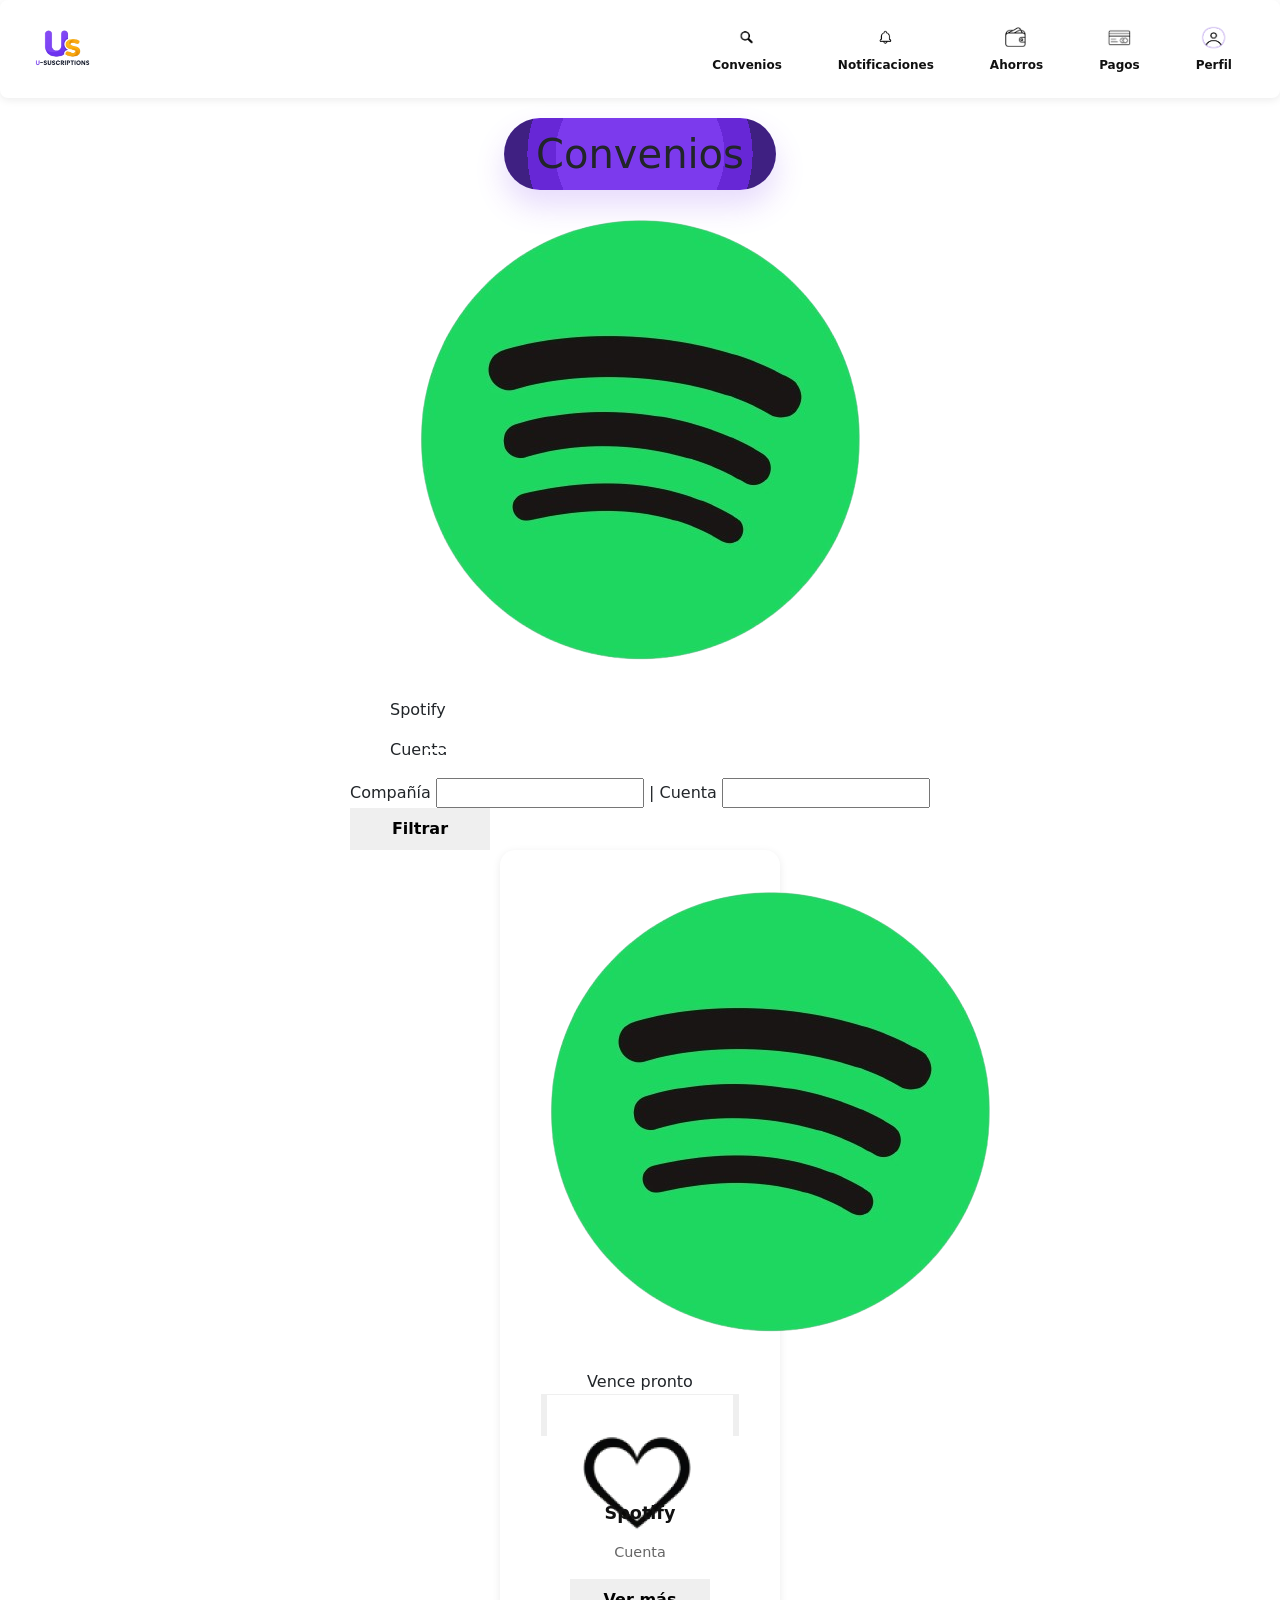
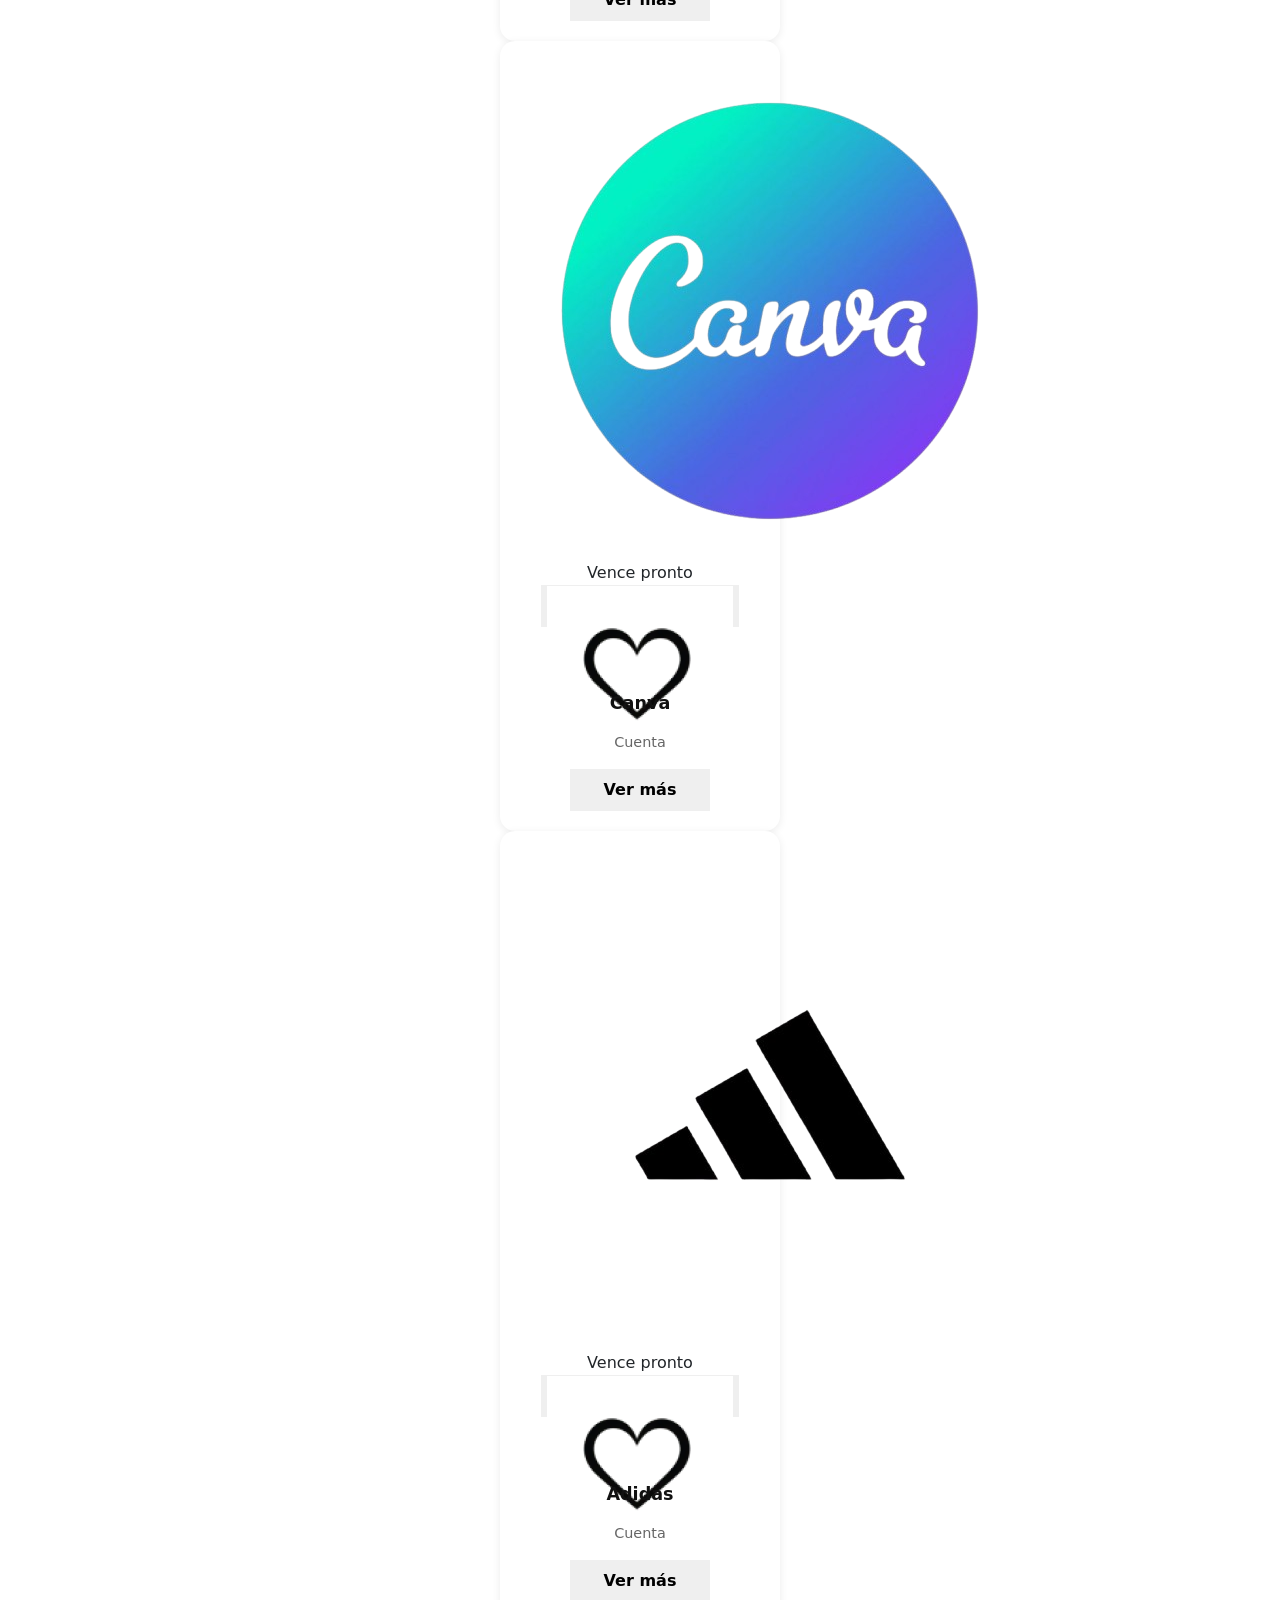
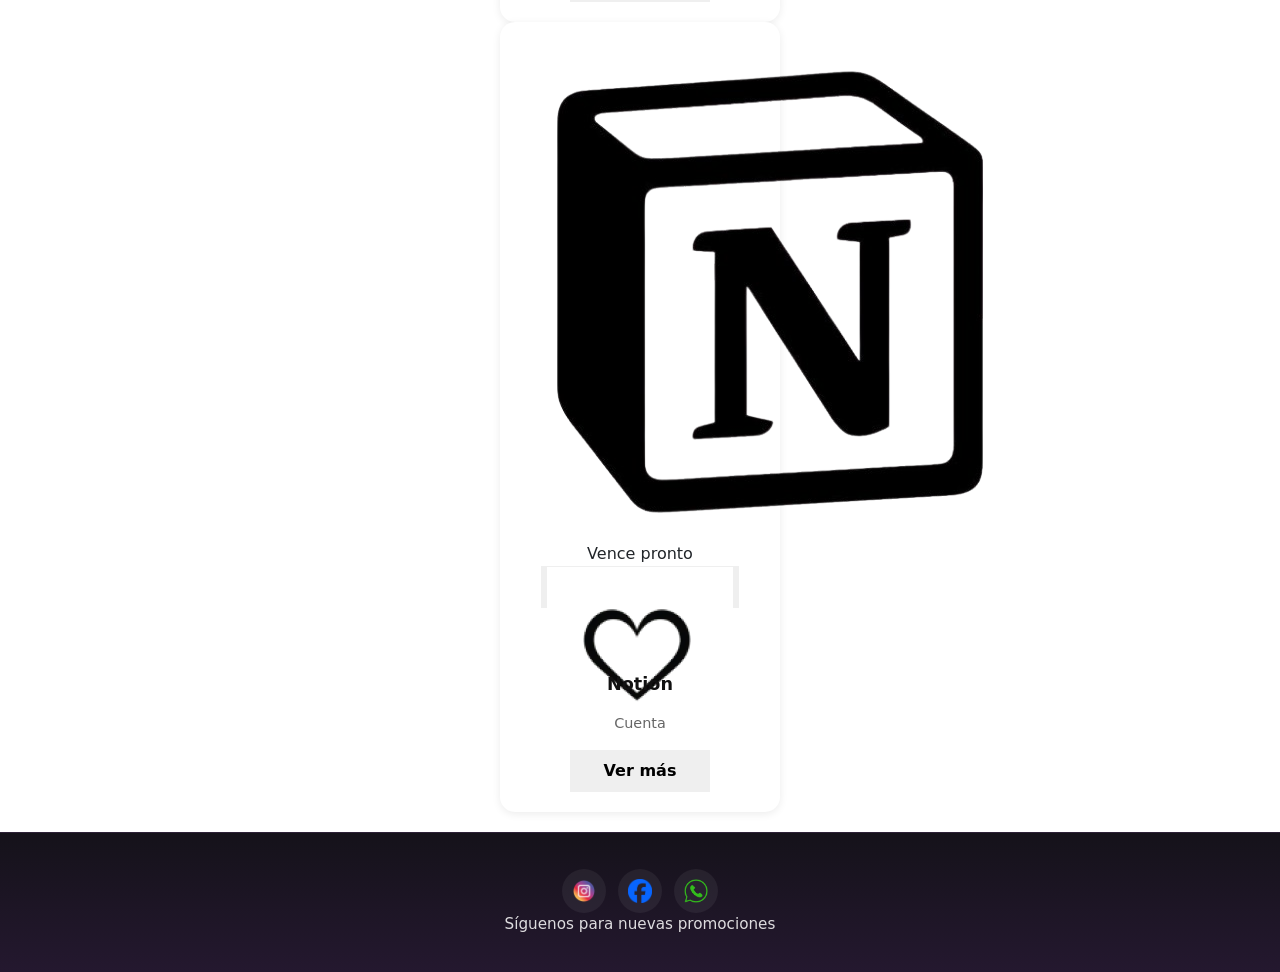
==== pages/buscar-convenios.html @ cf71d1c7 "Ajustes de directorios para estilos de busqueda de convenios" ====
<!DOCTYPE html>
<html lang="es">
<head>
  <meta charset="UTF-8">
  <meta name="viewport" content="width=device-width, initial-scale=1.0">
  <link rel="stylesheet" href="../css/styles.css">
  <link href="https://cdn.jsdelivr.net/npm/bootstrap@5.3.3/dist/css/bootstrap.min.css" rel="stylesheet">

  <title>Buscar Convenios | U-Subscriptions</title>
</head>
<body>
    <header>
        <div class="logo">
            <a href="../index.html">
            <img src="../images/logo.png" alt="Logo de U-Subscriptions">
            </a>
        </div>

        <nav>
            <ul>
                <li>
                    <a href="buscar-convenios.html">
                        <img src="../images/iconos/icono-buscar.png" alt="">
                        <span>Convenios</span>
                    </a>
                </li>
                <li>
                    <a href="pages/notificaciones.html">
                        <img src="../images/iconos/icono-notificaciones.png" alt="">
                        <span>Notificaciones</span>
                    </a>
                </li>
                <li>
                    <a href="panel_ahorro.html">
                        <img src="../images/iconos/icono-ahorro.png" alt="">
                        <span>Ahorros</span>
                    </a>
                </li>
                <li>
                    <a href="pagos_renovaciones.html">
                        <img src="../images/iconos/icono-pagos.png" alt="">
                        <span>Pagos</span>
                    </a>
                </li>
                <li>
                    <a href="perfil.html">
                        <img src="../images/iconos/icono-perfil.png" alt="">
                        <span>Perfil</span>
                    </a>
                </li>
            </ul>
        </nav>
    </header>

<main>
    <section class="convenios">
    <h1>Convenios</h1>

    <!-- Carrusel de servicios -->
<div id="carouselServicios" class="carousel slide" data-bs-ride="carousel">
    <div class="carousel-inner">
        <div class="carousel-item active">
            <div class="servicio-card">
                <div class="servicio-icono">
    <img src="../images/marcas/marca-spotify.png" alt="Spotify">
</div>
                <div class="servicio-info">
                    <p class="servicio-nombre">Spotify</p>
                    <p class="servicio-cuenta">Cuenta</p>
                </div>
            </div>
        </div>
        <div class="carousel-item">
            <div class="servicio-card">
                <div class="servicio-icono">
    <img src="../images/marcas/marca-canva.png" alt="Canva">
</div>
                <div class="servicio-info">
                    <p class="servicio-nombre">Canva</p>
                    <p class="servicio-cuenta">Cuenta</p>
                </div>
            </div>
        </div>
        <div class="carousel-item">
            <div class="servicio-card">
                <div class="servicio-icono">
    <img src="../images/marcas/marca-notion.png" alt="Notion">
</div>
                <div class="servicio-info">
                    <p class="servicio-nombre">Notion</p>
                    <p class="servicio-cuenta">Cuenta</p>
                </div>
            </div>
        </div>
    </div>
    <div class="carousel-indicators">
        <button type="button" data-bs-target="#carouselServicios" data-bs-slide-to="0" class="active" aria-current="true" aria-label="Slide 1"></button>
        <button type="button" data-bs-target="#carouselServicios" data-bs-slide-to="1" aria-label="Slide 2"></button>
        <button type="button" data-bs-target="#carouselServicios" data-bs-slide-to="2" aria-label="Slide 3"></button>
    </div>
</div>
           
      

    <!-- Barra de filtro -->
    <form class="barra-filtro">
        <div class="filtro-campos">
            <label for="filtro-compania">Compañía</label>
            <input type="text" id="filtro-compania" name="compania">
            <span class="separador">|</span>
            <label for="filtro-cuenta">Cuenta</label>
            <input type="text" id="filtro-cuenta" name="cuenta">
        </div>
        <button type="submit" class="btn-filtrar">Filtrar</button>
    </form>

    <!-- Grilla de tarjetas de convenios -->
    <div class="grilla-convenios">
        <article class="tarjeta-convenio">
            <div class="tarjeta-header">
                <img src="../images/marcas/marca-spotify.png" alt="Spotify">
                <span class="badge-estado">Vence pronto</span>
                <button type="button" class="btn-favorito">
                    <img src="../images/iconos/icono-favoritos.png" alt="Favorito">
                </button>
            </div>
            <p class="tarjeta-compania">Spotify</p>
            <p class="tarjeta-cuenta">Cuenta</p>
            <button type="button" class="btn-ver-mas">Ver más</button>
        </article>

        <article class="tarjeta-convenio">
            <div class="tarjeta-header">
                <img src="../images/marcas/marca-canva.png" alt="Canva">
                <span class="badge-estado">Vence pronto</span>
                <button type="button" class="btn-favorito">
                    <img src="../images/iconos/icono-favoritos.png" alt="Favorito">
                </button>
            </div>
            <p class="tarjeta-compania">Canva</p>
            <p class="tarjeta-cuenta">Cuenta</p>
            <button type="button" class="btn-ver-mas">Ver más</button>
        </article>

        <article class="tarjeta-convenio">
            <div class="tarjeta-header">
                <img src="../images/marcas/marca-adidas.png" alt="Adidas">
                <span class="badge-estado">Vence pronto</span>
                <button type="button" class="btn-favorito">
                    <img src="../images/iconos/icono-favoritos.png" alt="Favorito">
                </button>
            </div>
            <p class="tarjeta-compania">Adidas</p>
            <p class="tarjeta-cuenta">Cuenta</p>
            <button type="button" class="btn-ver-mas">Ver más</button>
        </article>

        <article class="tarjeta-convenio">
            <div class="tarjeta-header">
                <img src="../images/marcas/marca-notion.png" alt="Notion">
                <span class="badge-estado">Vence pronto</span>
                <button type="button" class="btn-favorito">
                    <img src="../images/iconos/icono-favoritos.png" alt="Favorito">
                </button>
            </div>
            <p class="tarjeta-compania">Notion</p>
            <p class="tarjeta-cuenta">Cuenta</p>
            <button type="button" class="btn-ver-mas">Ver más</button>
        </article>
    </div>
</section>
</main>


    <footer class="site-footer">
      <div class="social-icons">
        <a href="#" aria-label="Instagram">
          <img src="../images/—Pngtree—instagram logo icon vector_3588821.png" alt="Instagram" width="24" height="24">
        </a>
        <a href="#" aria-label="Facebook">
          <img src="../images/facebook-circle-logo-png.webp" alt="Facebook" width="24" height="24">
        </a>
        <a href="#" aria-label="WhatsApp">
          <img src="../images/—Pngtree—whatsapp mobile app icon vector_8704828.png" alt="WhatsApp" width="24" height="24">
        </a>
      </div>
      <p class="footer-text">Síguenos para nuevas promociones</p>
    </footer>
    <script src="https://cdn.jsdelivr.net/npm/bootstrap@5.3.3/dist/js/bootstrap.bundle.min.js"></script>
</body>
</html>
---- css/styles.css ----
@import url('components.css');

/*Registro*/
.registro{
  border: 2px solid var(--color-primary);
  border-radius: 30px;
  display: flex;
  flex-direction: column;
  align-items: center;
  gap: 20px;
  padding: 10px;
  margin: 20px;

}


/* ==========================================
   3. BANNER Y CARRUSEL DE MARCAS (General)
   ========================================== */
.banner-promocional {
  background-color: var(--color-primary);
  color: var(--color-white);
  text-align: center;
  padding: var(--space-lg) var(--space-md);
}

.banner-promocional h1 {
  font-size: 2rem;
  margin-bottom: var(--space-sm);
}


#carouselMarcas {
  max-width: 900px;
  margin: 0 auto var(--space-lg);
  background-color: var(--color-primary-light);
  border-radius: var(--radius-md);
  padding: var(--space-md);
}

.marcas-aliadas {
  display: flex;
  flex-wrap: nowrap;
  justify-content: space-between;
  align-items: center;
  gap: var(--space-md);
}

.marcas-aliadas img {
  height: 40px;
  width: auto;
  max-width: 90px;
  object-fit: contain;
  flex-shrink: 1;
}

#carouselMarcas .carousel-indicators {
  position: static;
  margin: var(--space-sm) 4rem;
}

#carouselMarcas .carousel-indicators [data-bs-target] {
  background-color: var(--color-primary);
  opacity: 0.5;
  width: 8px;
  height: 8px;
  border-radius: 50%;
  padding: 1px;
}

#carouselMarcas .carousel-indicators .active {
  background-color: var(--color-accent);
  opacity: 1;
}

.boton-saber-mas {
  display: inline-block;
  background-color: var(--color-accent);
  color: #1d2433;
  font-weight: 700;
  text-decoration: none;
  padding: 0.75rem 2rem;
  border-radius: var(--radius-pill);
  transition: background-color 0.2s ease;
}

.boton-saber-mas:hover {
  background-color: var(--color-accent-light);
}

.boton-saber-mas:focus-visible {
  outline: 3px solid var(--color-white);
  outline-offset: 3px;
}

/* ==========================================
   4. CONVENIOS & TARJETAS
   ========================================== */
.convenios {
    max-width: 1100px;  
    margin: 0 auto;     
    padding: 20px 20px;
    display: flex;
    flex-direction: column;
    align-items: center;
}



.lista-convenios {
  display: flex;
  justify-content: center;
  gap: 50px;
  flex-wrap: wrap;
  padding: 0;
}

.tarjeta-convenio {
  background: #fff;
  padding: 20px;
  border-radius: 15px;
  box-shadow: var(--shadow-sm);
  width: 280px;
  text-align: center;
  transition: transform 0.3s ease, box-shadow 0.3s ease;
}

.tarjeta-convenio:hover {
  transform: translateY(-5px);
  box-shadow: 0 8px 12px rgba(0, 0, 0, 0.15);
}

.cabecera-tarjeta {
  display: flex;
  justify-content: space-between;
  align-items: center;
  margin-bottom: 10px;
}

.tarjeta-convenio .cabecera-tarjeta img {
  height: 80px;
  width: auto;
  max-width: 120px;
}

.estado {
  font-size: 0.8em;
  padding: 2px 8px;
  border-radius: 10px;
  background: #e0f7fa;
}

.favorito {
  background: none;
  border: none;
  cursor: pointer;
  font-size: 1.5em;
  transition: transform 0.2s ease, color 0.2s ease;
  outline: none;
  margin-bottom: 1rem;
}

.favorito:hover {
  transform: scale(1.2);
}

.favorito:focus-visible {
  outline: 2px solid var(--color-primary);
  outline-offset: 2px;
}

.boton-ver-mas {
  display: block;
  margin-top: 15px;
  background: var(--color-primary);
  color: #fff;
  padding: 8px;
  border-radius: 15px;
  text-decoration: none;
  transition: background 0.3s ease;
}

.boton-ver-mas:hover {
  background: var(--color-primary-dark);
}

.boton-ver-mas:focus-visible {
  outline: 2px solid var(--color-accent);
  outline-offset: 2px;
}

.tarjeta-convenio p:nth-of-type(1) {
  font-weight: 700;
  font-size: 1.1em;
  color: #111;

/* Mejoras visuales para párrafos en secciones importantes */
.main-container section p {
  color: rgba(17,17,17,0.92);
  line-height: 1.7;
  font-size: 0.98rem;
  margin-bottom: 0.6rem;
}

.banner-promocional p, .tarjeta-info p {
  color: rgba(0,0,0,0.8);
  font-size: 1.05rem;
  max-width: 760px;
  margin-left: auto;
  margin-right: auto;
  line-height: 1.5;
  background: linear-gradient(90deg, rgba(255,255,255,0.6), rgba(255,255,255,0));
  padding: 0.35rem 0.5rem;
  border-radius: 8px;
}

/* Hacer los párrafos de las tarjetas más llamativos */
.tarjeta-convenio p:nth-of-type(1) {
  color: #0f1721;
}

.tarjeta-convenio p:nth-of-type(2) {
  color: rgba(17,17,17,0.7);
}

@media (max-width: 640px) {
  .main-container section p {
    font-size: 1rem;
  }
  .banner-promocional p, .tarjeta-info p {
    font-size: 1rem;
    padding: 0.3rem 0.4rem;
  }
}
  margin-top: 10px;
}

.tarjeta-convenio p:nth-of-type(2) {
    font-weight: 400;      
    font-size: 0.9em;       
    color: #666;            
    margin-bottom: 15px;
}


/* Sección completa */
.banner-promocional {
  background-color: var(--color-primary);
  color: var(--color-white);
  text-align: center;
  padding: var(--spacing-lg) var(--spacing-md);
}

.banner-promocional h1 {
  font-size: 2rem;
  margin-bottom: var(--spacing-sm);
}


/* Panel del carrusel */
#carouselMarcas {
  max-width: 900px;
  margin: 0 auto var(--spacing-lg);
  background-color: var(--color-primary-light);
  border-radius: var(--radius-md);
  padding: var(--spacing-md);
}

.marcas-aliadas {
  display: flex;
  flex-wrap: wrap;
  justify-content: space-around;
  align-items: center;
  gap: var(--spacing-md);
}

.marcas-aliadas img {
  max-height: 40px;
  width: auto;
  object-fit: contain;
}

/* Indicadores del carrusel (los puntitos) */
#carouselMarcas .carousel-indicators [data-bs-target] {
  background-color: var(--color-primary);
  opacity: 0.5;
  width: 8px;
  height: 8px;
  border-radius: 50%;
}

#carouselMarcas .carousel-indicators .active {
  background-color: var(--color-accent);
  opacity: 1;
}

#carouselMarcas .carousel-indicators {
  position: static;
  margin: var(--spacing-sm) 3rem 0;
}

/* Botón Saber más */
.boton-saber-mas {
  display: inline-block;
  background-color: var(--color-accent);
  color: #1d2433;
  font-weight: 700;
  text-decoration: none;
  padding: 0.75rem 2rem;
  border-radius: var(--radius-pill);
  transition: background-color 0.2s ease;
}
  

.boton-saber-mas:hover {
  background-color: var(--color-accent-light);
}

.boton-saber-mas:focus-visible {
  outline: 3px solid var(--color-white);
  outline-offset: 3px;
}

@media (min-width: 992px) {
  .banner-promocional {
    padding: 3rem 2rem;
  }

  .banner-promocional h1 {
    font-size: 2.75rem;
  }

  #carouselMarcas {
    max-width: 1100px;
    padding: 2rem 3rem;
  }

  .marcas-aliadas {
    gap: 3rem;
  }

  .marcas-aliadas img {
    height: 56px;
    width: auto;
    object-fit: contain;
  }
}
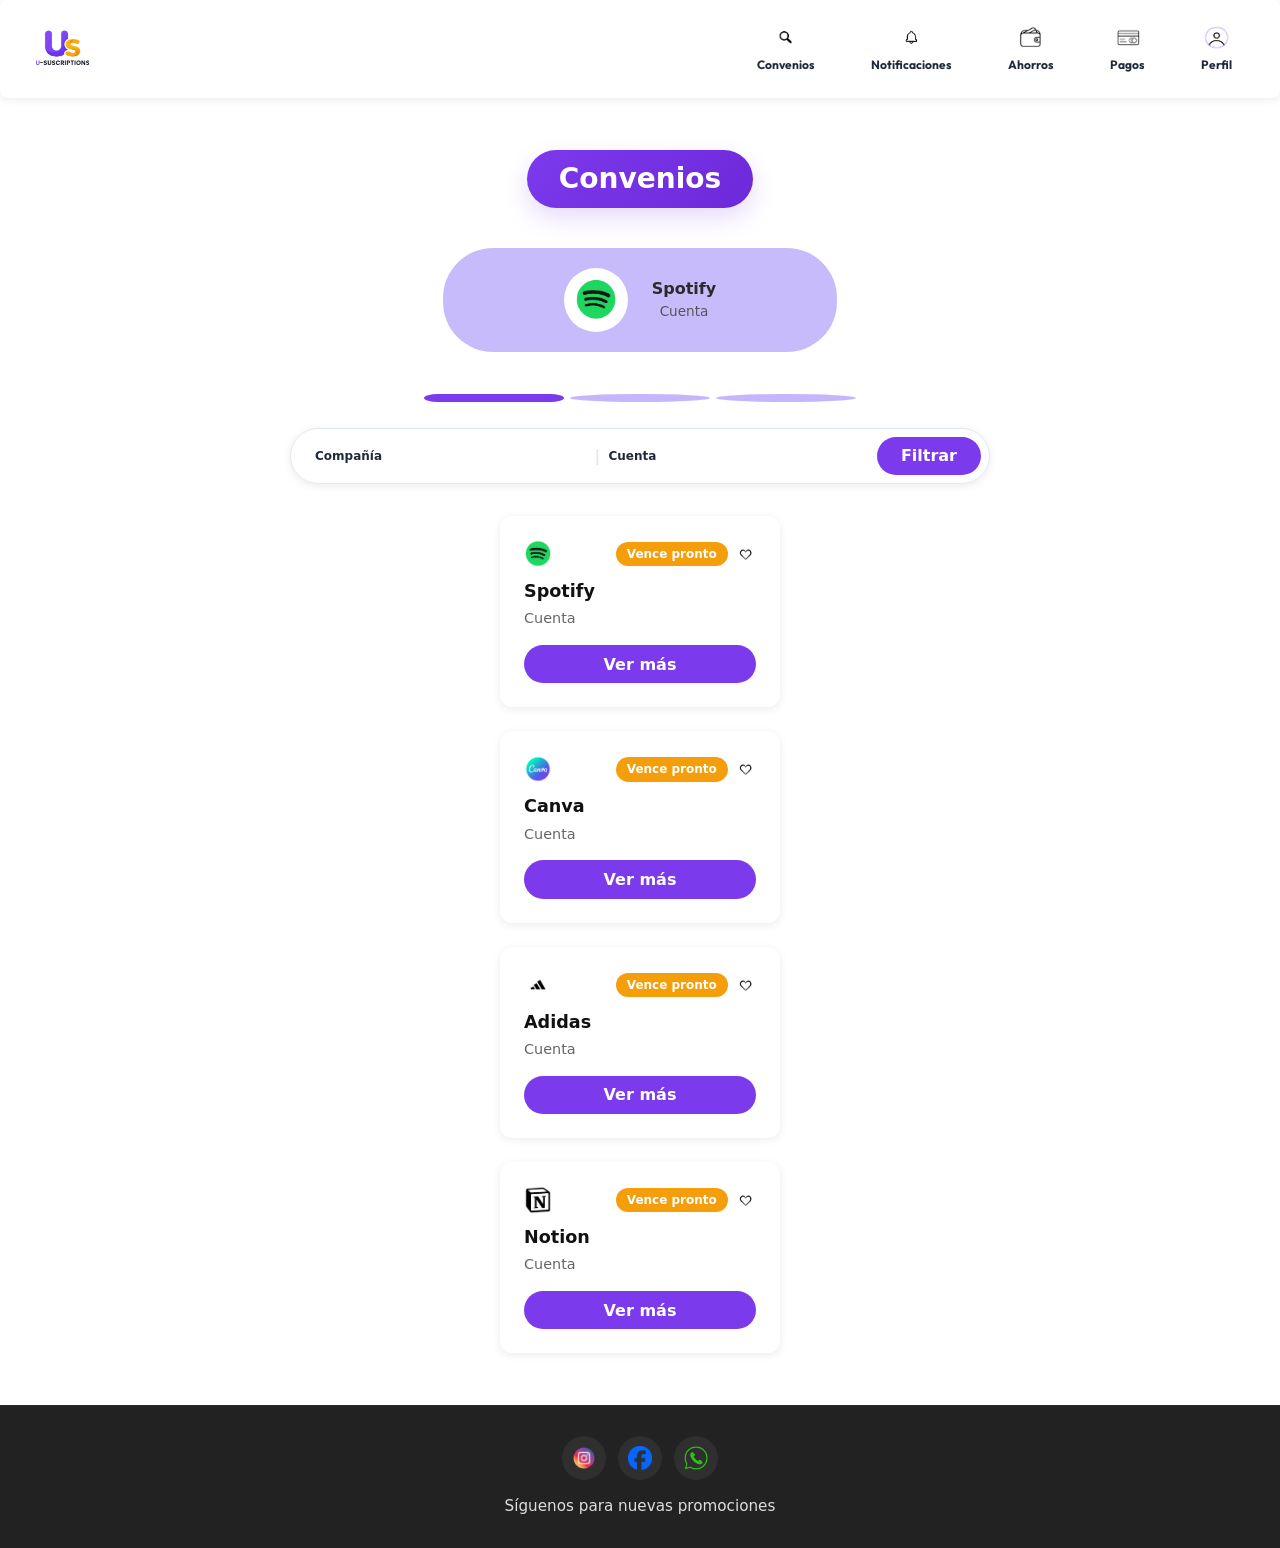
==== commit e356d646: "arreglos en carga de estilos css" ====
--- a/pages/buscar-convenios.html
+++ b/pages/buscar-convenios.html
@@ -3,7 +3,12 @@
 <head>
   <meta charset="UTF-8">
   <meta name="viewport" content="width=device-width, initial-scale=1.0">
+  <link rel="preconnect" href="https://fonts.googleapis.com">
+  <link rel="preconnect" href="https://fonts.gstatic.com" crossorigin>
+  <link href="https://fonts.googleapis.com/css2?family=Outfit:wght@400;500;600;700&display=swap" rel="stylesheet">
+  <link rel="stylesheet" href="../css/components.css">
   <link rel="stylesheet" href="../css/styles.css">
+  <link rel="stylesheet" href="../css/buscar_convenios.css">
   <link href="https://cdn.jsdelivr.net/npm/bootstrap@5.3.3/dist/css/bootstrap.min.css" rel="stylesheet">
 
   <title>Buscar Convenios | U-Subscriptions</title>
--- a/css/components.css
+++ b/css/components.css
@@ -0,0 +1,278 @@
+:root {
+  --color-primary: #7C3AED;
+  --color-primary-dark: #6D28D9;
+  --color-primary-light: #C3A5F8;
+  --color-accent: #F59E0B;
+  --color-accent-light: #FFCC77;
+  --color-white: #FFFFFF;
+  --color-text-dark: #111111;
+  --color-text-muted: #666666;
+  --color-disabled: #e0e0e0;
+  --color-text-disabled: #9e9e9e;
+  --color-border: #E2E8F0;
+  --color-bg: #F8FAFC;
+
+  --font-family-base: 'Outfit', -apple-system, BlinkMacSystemFont, 'Segoe UI', Roboto, sans-serif;
+  --font-size-sm: 0.75rem;
+  --font-size-base: 0.875rem;
+  --font-size-lg: 1rem;
+  --font-weight-regular: 400;
+  --font-weight-bold: 700;
+
+  --spacing-xs: 0.25rem;
+  --spacing-sm: 0.5rem;
+  --spacing-md: 1rem;
+  --spacing-lg: 1.5rem;
+  --spacing-xl: 2rem;
+
+  --radius-sm: 8px;
+  --radius-md: 16px;
+  --radius-lg: 24px;
+  --radius-pill: 50px;
+
+  --transition-fast: 0.2s ease;
+  --shadow-sm: 0 2px 8px rgba(0, 0, 0, 0.08);
+}
+
+body {
+  margin: 0;
+  font-family: var(--font-family-base);
+  font-size: var(--font-size-base);
+  color: var(--color-text-dark);
+  background-color: #f8f8fb;
+}
+
+
+/*Titulos, subtitulos*/
+
+h1{
+	margin: 0;
+	padding: 0.75rem 2rem;
+	border-radius: 999px;
+	background: radial-gradient(circle,var(--color-primary) 60%, rgba(103, 39, 214, 1) 60%, rgba(103, 39, 214, 1) 80%, rgb(63, 32, 130) 80%);
+	color: var(--color-white);
+	font-size: 1.75rem;
+	font-weight: var(--font-weight-bold);
+	text-align: center;
+	box-shadow: 0 16px 30px rgba(124, 58, 237, 0.18);
+}
+
+h2{
+	align-self: center;
+	padding: 0.75rem 1.5rem;
+	border-radius: 999px;
+	border: 2px solid var(--color-accent);
+	color: var(--color-text-dark);
+	font-weight: var(--font-weight-bold);
+	font-size: var(--font-size-base);
+	background: rgba(245, 158, 11, 0.08);
+	justify-self: center;
+}
+
+
+/*Elementos pagina */
+header {
+  display: flex;
+  align-items: center;
+  justify-content: space-between;
+  padding: var(--spacing-md) var(--spacing-xl);
+  background-color: var(--color-white);
+  border-radius: var(--radius-sm);
+  box-shadow: var(--shadow-sm);
+}
+.logo img {
+  height: 48px;
+  width: auto;
+  object-fit: contain;
+}
+
+nav ul {
+  display: flex;
+  flex-direction: row;
+  align-items: center;
+  gap: var(--spacing-lg);
+  list-style: none;
+  margin: 0;
+  padding: 0;
+}
+
+nav a {
+  display: flex;
+  flex-direction: column;
+  align-items: center;
+  justify-content: center;
+  text-decoration: none;
+  padding: var(--spacing-sm) var(--spacing-md);
+  border-radius: var(--radius-md);
+  color: var(--color-text-dark);
+  transition: background-color var(--transition-fast), color var(--transition-fast), transform var(--transition-fast);
+}
+
+nav a img {
+  width: 28px;
+  height: 28px;
+  object-fit: contain;
+  margin-bottom: var(--spacing-xs);
+}
+
+nav a span {
+  font-size: var(--font-size-sm);
+  font-weight: var(--font-weight-bold);
+  text-align: center;
+}
+
+nav a:hover,
+nav a:focus-visible {
+  background-color: var(--color-primary-light);
+  color: var(--color-primary);
+}
+
+nav a:focus-visible {
+  outline: 2px solid var(--color-primary);
+  outline-offset: 2px;
+}
+
+nav a.disabled,
+nav a[aria-disabled="true"] {
+  color: var(--color-text-disabled);
+  background-color: transparent;
+  cursor: not-allowed;
+  pointer-events: none;
+  opacity: 0.6;
+}
+
+nav a.disabled img,
+nav a[aria-disabled="true"] img {
+  filter: grayscale(100%);
+}
+
+
+
+footer{
+  display: flex;
+  flex-direction: column;
+  align-items: center;
+}
+
+.site-footer .footer-inner {
+  width: 100%;
+  max-width: 1100px;
+  margin: 0 auto;
+  display: grid;
+  grid-template-columns: repeat(3, 1fr);
+  gap: 1.25rem;
+  align-items: start;
+}
+
+.site-footer .footer-col {
+  display: flex;
+  flex-direction: column;
+  gap: 0.6rem;
+}
+
+.site-footer h4 {
+  margin: 0 0 0.35rem 0;
+  color: var(--color-white);
+  font-size: 1rem;
+  font-weight: var(--font-weight-bold);
+}
+
+.site-footer p,
+.site-footer a {
+  margin: 0;
+  color: rgba(255,255,255,0.85);
+  font-size: 0.95rem;
+  text-decoration: none;
+}
+
+.site-footer .social-icons {
+  display: flex;
+  gap: 12px;
+  align-items: center;
+}
+
+.site-footer .social-icons a {
+  background: rgba(255, 255, 255, 0.06);
+  width: 44px;
+  height: 44px;
+  border-radius: 999px;
+  display: grid;
+  place-items: center;
+  transition: transform 0.18s ease, background 0.18s ease;
+}
+
+.site-footer .social-icons a:hover {
+  background: var(--color-primary);
+  transform: translateY(-3px) scale(1.02);
+}
+
+.site-footer .footer-bottom {
+  margin-top: 1.25rem;
+  text-align: center;
+  font-size: 0.9rem;
+  color: rgba(255,255,255,0.65);
+}
+
+.site-footer {
+  background: linear-gradient(180deg, #15121a 0%, #24182f 100%);
+  color: var(--color-white);
+  padding: 2.25rem 1.25rem;
+  border-top: 1px solid rgba(255,255,255,0.04);
+}
+
+
+
+/*Botones*/
+
+button {
+  min-width: 140px;
+  height: 42px;
+  border: none;
+  border-radius: 999px;
+  cursor: pointer;
+  font-weight: var(--font-weight-bold);
+  transition: transform var(--transition-fast), box-shadow var(--transition-fast), background-color var(--transition-fast);
+}
+
+button:hover {
+  transform: translateY(-1px);
+}
+
+.button-primary {
+  background-color: var(--color-primary);
+  color: var(--color-white);
+  box-shadow: 0 6px 0 rgba(124, 58, 237, 0.25);
+}
+
+.button-secondary {
+  background-color: var(--color-white);
+  border: 2px solid var(--color-accent);
+  color: var(--color-accent);
+  box-shadow: 0 6px 0 rgba(245, 158, 11, 0.18);
+}
+
+.button-secondary:hover {
+  background-color: var(--color-accent);
+  color: var(--color-white);
+}
+
+.card {
+  background-color: var(--color-white);
+  border-radius: var(--radius-lg);
+  box-shadow: 0 12px 30px rgba(0, 0, 0, 0.08);
+}
+
+h2 {
+  margin: 0;
+  color: var(--color-text-dark);
+  font-size: 1.5rem;
+  font-weight: var(--font-weight-bold);
+  line-height: 1.2;
+}
+
+.card h2 {
+  color: var(--color-primary);
+  font-size: 1.35rem;
+  margin-bottom: 0.5rem;
+}
+
--- a/css/styles.css
+++ b/css/styles.css
@@ -1,5 +1,3 @@
-@import url('components.css');
-
 /*Registro*/
 .registro{
   border: 2px solid var(--color-primary);
--- a/css/buscar_convenios.css
+++ b/css/buscar_convenios.css
@@ -0,0 +1,957 @@
+/* ==========================================
+   1. RESET & VARIABLES GLOBALES (UI Kit)
+   ========================================== */
+*,
+*::before,
+*::after {
+  box-sizing: border-box;
+}
+
+html, body {
+  height: 100%;
+  margin: 0;
+}
+
+body {
+  margin: 0;
+  padding: 0;
+  font-family: var(--font-family-base, 'Outfit', -apple-system, BlinkMacSystemFont, 'Segoe UI', Roboto, sans-serif);
+  background-color: var(--color-bg, #F8FAFC);
+  color: var(--color-text-dark, #111111);
+  line-height: 1.6;
+  display: flex;
+  flex-direction: column;
+  min-height: 100vh;
+}
+
+img {
+  display: block;
+  max-width: 100%;
+  height: auto;
+}
+
+main {
+  width: 100%;
+  max-width: 1200px;
+  margin: 2rem auto;
+  padding: 0 1.5rem;
+}
+
+:root {
+  /* Colores del UI Kit */
+  --color-primary: #7C3AED;
+  --color-primary-dark: #6D28D9;
+  --color-primary-light: #C4B5FD;
+  --color-accent: #F59E0B;
+  --color-accent-light: #FFCC77;
+  --color-text-dark: #1E293B;
+  --color-text-muted: #64748B;
+  --color-white: #FFFFFF;
+  --color-bg: #F8FAFC;
+  --color-disabled: #E2E8F0;
+  --color-text-disabled: #94A3B8;
+  --color-border: #E2E8F0;
+
+  /* Tipografía */
+  --font-family-base: 'Outfit', -apple-system, BlinkMacSystemFont, 'Segoe UI', Roboto, sans-serif;
+  --font-size-sm: 0.75rem;
+  --font-size-base: 0.875rem;
+  --font-size-lg: 1rem;
+  --font-weight-regular: 400;
+  --font-weight-bold: 700;
+
+  /* Espaciado Relativo */
+  --space-xs: 0.5rem;   /* 8px */
+  --space-sm: 1rem;     /* 16px */
+  --space-md: 1.5rem;   /* 24px */
+  --space-lg: 2rem;     /* 32px */
+
+  --spacing-xs: 0.25rem;
+  --spacing-sm: 0.5rem;
+  --spacing-md: 1rem;
+  --spacing-lg: 1.5rem;
+  --spacing-xl: 2rem;
+
+  /* Radios */
+  --radius-sm: 8px;
+  --radius-md: 12px;
+  --radius-nav: 16px;
+  --radius-card: 28px;
+  --radius-pill: 9999px;
+
+  /* Transiciones y Sombras */
+  --transition-fast: 0.2s ease;
+  --shadow-sm: 0 2px 8px rgba(0, 0, 0, 0.08);
+}
+
+/* ==========================================
+   2. HEADER & NAVEGACIÓN
+   ========================================== */
+header {
+  display: flex;
+  align-items: center;
+  justify-content: space-between;
+  padding: var(--spacing-md) var(--spacing-xl);
+  background-color: var(--color-white);
+  border-radius: var(--radius-sm);
+  box-shadow: var(--shadow-sm);
+  font-family: var(--font-family-base);
+}
+
+.logo img {
+  height: 48px;
+  width: auto;
+  object-fit: contain;
+}
+
+nav ul {
+  display: flex;
+  align-items: center;
+  gap: var(--spacing-lg);
+  list-style: none;
+  margin: 0;
+  padding: 0;
+}
+
+nav a {
+  display: flex;
+  flex-direction: column;
+  align-items: center;
+  justify-content: center;
+  text-decoration: none;
+  padding: var(--spacing-sm) var(--spacing-md);
+  border-radius: var(--radius-nav);
+  color: var(--color-text-dark);
+  transition: all var(--transition-fast);
+  outline: none;
+}
+
+nav a img {
+  width: 28px;
+  height: 28px;
+  object-fit: contain;
+  margin-bottom: var(--spacing-xs);
+  transition: transform var(--transition-fast);
+}
+
+nav a span {
+  font-size: var(--font-size-sm);
+  font-weight: var(--font-weight-bold);
+  text-align: center;
+}
+
+nav a:hover {
+  background-color: var(--color-primary-light);
+  color: var(--color-primary);
+}
+
+nav a:hover img {
+  transform: translateY(-2px);
+}
+
+nav a:focus-visible {
+  outline: 2px solid var(--color-primary);
+  outline-offset: 2px;
+  background-color: var(--color-primary-light);
+}
+
+nav a.disabled,
+nav a[aria-disabled="true"] {
+  color: var(--color-text-disabled);
+  background-color: transparent;
+  cursor: not-allowed;
+  pointer-events: none;
+  opacity: 0.6;
+}
+
+nav a.disabled img,
+nav a[aria-disabled="true"] img {
+  filter: grayscale(100%);
+}
+
+/* ==========================================
+   3. BANNER Y CARRUSEL DE MARCAS (General)
+   ========================================== */
+.banner-promocional {
+  background-color: var(--color-primary);
+  color: var(--color-white);
+  text-align: center;
+  padding: var(--space-lg) var(--space-md);
+}
+
+
+
+
+#carouselMarcas {
+  max-width: 900px;
+  margin: 0 auto var(--space-lg);
+  background-color: var(--color-primary-light);
+  border-radius: var(--radius-md);
+  padding: var(--space-md);
+}
+
+.marcas-aliadas {
+  display: flex;
+  flex-wrap: nowrap;
+  justify-content: space-between;
+  align-items: center;
+  gap: var(--space-md);
+}
+
+.marcas-aliadas img {
+  height: 40px;
+  width: auto;
+  max-width: 90px;
+  object-fit: contain;
+  flex-shrink: 1;
+}
+
+#carouselMarcas .carousel-indicators {
+  position: static;
+  margin: var(--space-sm) 4rem;
+}
+
+#carouselMarcas .carousel-indicators [data-bs-target] {
+  background-color: var(--color-primary);
+  opacity: 0.5;
+  width: 8px;
+  height: 8px;
+  border-radius: 50%;
+  padding: 1px;
+}
+
+#carouselMarcas .carousel-indicators .active {
+  background-color: var(--color-accent);
+  opacity: 1;
+}
+
+.boton-saber-mas {
+  display: inline-block;
+  background-color: var(--color-accent);
+  color: #1d2433;
+  font-weight: 700;
+  text-decoration: none;
+  padding: 0.75rem 2rem;
+  border-radius: var(--radius-pill);
+  transition: background-color 0.2s ease;
+}
+
+.boton-saber-mas:hover {
+  background-color: var(--color-accent-light);
+}
+
+.boton-saber-mas:focus-visible {
+  outline: 3px solid var(--color-white);
+  outline-offset: 3px;
+}
+
+/* ==========================================
+   4. CONVENIOS & TARJETAS
+   ========================================== */
+.convenios {
+  max-width: 1100px;
+  margin: 0 auto;
+  padding: 20px 20px;
+}
+
+.convenios h1 {
+  margin: 0 0 var(--space-md);
+  display: inline-block;
+  background: linear-gradient(135deg, var(--color-primary), var(--color-primary-dark));
+  color: var(--color-white);
+  border-radius: var(--radius-pill);
+  padding: 0.75rem 2rem;
+  box-shadow: 0 10px 24px rgba(124, 58, 237, 0.18);
+  font-size: 1.75rem;
+  font-weight: var(--font-weight-bold);
+  line-height: 1.2;
+}
+
+.convenios h2 {
+  background: transparent;
+  color: var(--color-text-dark);
+  border: 3px solid var(--color-accent);
+  display: inline-block;
+  padding: 8px 35px;
+  border-radius: var(--radius-pill);
+  margin-bottom: 30px;
+  margin-left: 10px;
+  font-size: 1.5em;
+  font-weight: bold;
+}
+
+.lista-convenios {
+  display: flex;
+  justify-content: center;
+  gap: 50px;
+  flex-wrap: wrap;
+  padding: 0;
+}
+
+.tarjeta-convenio {
+  background: #fff;
+  padding: 20px;
+  border-radius: 15px;
+  box-shadow: var(--shadow-sm);
+  width: 280px;
+  text-align: center;
+  transition: transform 0.3s ease, box-shadow 0.3s ease;
+}
+
+.tarjeta-convenio:hover {
+  transform: translateY(-5px);
+  box-shadow: 0 8px 12px rgba(0, 0, 0, 0.15);
+}
+
+.cabecera-tarjeta {
+  display: flex;
+  justify-content: space-between;
+  align-items: center;
+  margin-bottom: 10px;
+}
+
+.tarjeta-convenio .cabecera-tarjeta img {
+  height: 80px;
+  width: auto;
+  max-width: 120px;
+}
+
+.estado {
+  font-size: 0.8em;
+  padding: 2px 8px;
+  border-radius: 10px;
+  background: #e0f7fa;
+}
+
+.favorito {
+  background: none;
+  border: none;
+  cursor: pointer;
+  font-size: 1.5em;
+  transition: transform 0.2s ease, color 0.2s ease;
+  outline: none;
+  margin-bottom: 1rem;
+}
+
+.favorito:hover {
+  transform: scale(1.2);
+}
+
+.favorito:focus-visible {
+  outline: 2px solid var(--color-primary);
+  outline-offset: 2px;
+}
+
+.boton-ver-mas {
+  display: block;
+  margin-top: 15px;
+  background: var(--color-primary);
+  color: #fff;
+  padding: 8px;
+  border-radius: 15px;
+  text-decoration: none;
+  transition: background 0.3s ease;
+}
+
+.boton-ver-mas:hover {
+  background: var(--color-primary-dark);
+}
+
+.boton-ver-mas:focus-visible {
+  outline: 2px solid var(--color-accent);
+  outline-offset: 2px;
+}
+
+.tarjeta-convenio p:nth-of-type(1) {
+  font-weight: 700;
+  font-size: 1.1em;
+  color: #111;
+  margin-top: 10px;
+}
+
+.tarjeta-convenio p:nth-of-type(2) {
+  font-weight: 400;
+  font-size: 0.9em;
+  color: #666;
+  margin-bottom: 15px;
+}
+
+/* ==========================================
+   5. PANEL DE AHORRO (panel_ahorro.html)
+   ========================================== */
+.main-container {
+  width: 100%;
+  max-width: 1280px;
+  margin: 1.5rem auto;
+  padding: 0 2rem;
+  display: flex;
+  flex-direction: column;
+  gap: 1.5rem;
+}
+
+/* Tarjeta Favoritos */
+.favoritos {
+  border: 2px solid var(--color-primary);
+  border-radius: var(--radius-card);
+  padding: 1.5rem 2rem;
+  background-color: var(--color-white);
+  box-shadow: var(--shadow-sm);
+}
+
+.favoritos-header {
+  display: flex;
+  align-items: center;
+  justify-content: space-between;
+  margin-bottom: 1.5rem;
+}
+
+.favoritos-header > img {
+  width: 28px;
+  height: 28px;
+  object-fit: contain;
+}
+
+/* Buscador */
+.buscador {
+  display: flex;
+  align-items: center;
+  gap: var(--spacing-sm);
+}
+
+.input-buscar {
+  border: 1px solid var(--color-border);
+  border-radius: var(--radius-pill);
+  padding: 0.5rem 1rem;
+  font-family: var(--font-family-base);
+  font-size: var(--font-size-base);
+  color: var(--color-text-dark);
+  outline: none;
+  transition: border-color var(--transition-fast);
+}
+
+.input-buscar:focus-visible {
+  border-color: var(--color-primary);
+  box-shadow: 0 0 0 3px rgba(124, 58, 237, 0.15);
+}
+
+.input-buscar::placeholder {
+  color: var(--color-text-muted);
+}
+
+.btn-buscar {
+  background: var(--color-primary);
+  border: none;
+  border-radius: var(--radius-pill);
+  width: 44px;
+  height: 44px;
+  display: flex;
+  align-items: center;
+  justify-content: center;
+  cursor: pointer;
+  transition: background var(--transition-fast);
+}
+
+.btn-buscar:hover {
+  background: var(--color-primary-dark);
+}
+
+.btn-buscar img {
+  width: 18px;
+  height: 18px;
+  filter: brightness(0) invert(1);
+}
+
+/* Tarjeta de Servicio */
+.servicio-card {
+  background-color: #c8bbfb;  /* O usa var(--color-primary-light) si tienes la variable */
+  border-radius: 50px;       /* Bordes curvos tipo pastilla como en Figma */
+  padding: 1.25rem 2rem;
+  margin: 1rem auto;
+  width: 90%;
+  display: flex;
+  align-items: center;
+  justify-content: center;
+  gap: 1.5rem;
+}
+
+.servicio-icono {
+  width: 50px;
+  height: 50px;
+  background-color: #ffffff;
+  border-radius: 50%;
+  flex-shrink: 0;
+}
+
+.servicio-info {
+  text-align: center;
+}
+
+.servicio-nombre {
+  font-weight: bold;
+  color: #2b2b2b;
+  margin: 0;
+}
+
+.servicio-cuenta {
+  font-size: 0.85rem;
+  color: #555555;
+  margin: 0;
+}
+#carouselServicios .servicio-icono {
+  width: 64px;
+  height: 64px;
+  display: flex;
+  align-items: center;
+  justify-content: center;
+  overflow: hidden;
+  padding: 10px;
+}
+
+#carouselServicios .servicio-icono img {
+  width: 100%;
+  height: 100%;
+  object-fit: contain;
+}
+
+#carouselServicios .carousel-indicators {
+  position: static;
+  margin-top: var(--space-sm);
+}
+
+#carouselServicios .carousel-indicators [data-bs-target] {
+  background-color: var(--color-primary-light);
+  opacity: 1;
+  width: 8px;
+  height: 8px;
+  border-radius: 50%;
+  transition: width var(--transition-fast);
+}
+
+#carouselServicios .carousel-indicators .active {
+  background-color: var(--color-primary);
+  width: 24px;
+  border-radius: var(--radius-pill);
+}
+
+/* Sección de Gráficas */
+.graficas h2 {
+  text-align: center;
+  color: var(--color-text-dark);
+  margin-top: 1rem;
+  margin-bottom: 1.5rem;
+  font-size: 1.75rem;
+}
+
+.graficas-contenido {
+  border: 2px solid var(--color-primary);
+  border-radius: var(--radius-card);
+  padding: 2rem;
+  background-color: var(--color-white);
+  display: flex;
+  flex-direction: column;
+  gap: 2rem;
+  margin-bottom: 1rem;
+}
+
+.graficas-lista {
+  list-style: none;
+  margin: 0;
+  padding: 0 0 0 var(--space-sm);
+  border-left: 4px solid var(--color-primary);
+  display: flex;
+  flex-direction: column;
+  gap: var(--spacing-md);
+}
+
+.graficas-lista li {
+  color: var(--color-text-dark);
+  font-weight: var(--font-weight-bold);
+}
+
+.grafica-icono {
+  flex: 1;
+  display: flex;
+  justify-content: center;
+  align-items: center;
+}
+
+.graficas-acciones {
+  display: flex;
+  flex-direction: column;
+  align-items: center;
+  gap: var(--spacing-sm);
+}
+
+.btn-compartir {
+  background: var(--color-white);
+  border: 2px solid var(--color-accent);
+  border-radius: 50%;
+  width: 40px;
+  height: 40px;
+  display: flex;
+  align-items: center;
+  justify-content: center;
+  cursor: pointer;
+  transition: background var(--transition-fast);
+}
+
+.btn-compartir:hover {
+  background-color: var(--color-accent-light);
+}
+
+.btn-compartir img {
+  width: 18px;
+  height: 18px;
+}
+
+.btn-ver-mas {
+  background: var(--color-primary);
+  color: var(--color-white);
+  border: none;
+  padding: 0.6rem 1.25rem;
+  border-radius: var(--radius-pill);
+  font-weight: var(--font-weight-bold);
+  cursor: pointer;
+  white-space: nowrap;
+  transition: background var(--transition-fast);
+}
+
+.btn-ver-mas:hover {
+  background: var(--color-primary-dark);
+}
+
+.btn-ver-mas:focus-visible {
+  outline: 3px solid var(--color-accent);
+}
+
+/* Sección Ahorro Total */
+.ahorro {
+  border: 2px solid var(--color-accent);
+  border-radius: var(--radius-card);
+  padding: 2rem 1.5rem;
+  text-align: center;
+  background-color: var(--color-white);
+  margin-top: 1.5rem;
+
+}
+
+.ahorro p {
+  margin: 0;
+  color: var(--color-text-dark);
+}
+
+.monto-ahorro {
+  font-size: 2.25rem;
+  font-weight: var(--font-weight-bold);
+  margin-top: 8px !important;
+}
+
+/* ==========================================
+   6. FOOTER
+   ========================================== */
+.site-footer {
+  background: #222;
+  color: #fff;
+  text-align: center;
+  padding: 30px 20px;
+  margin-top: auto;
+}
+
+.social-icons {
+  display: flex;
+  justify-content: center;
+  gap: 20px;
+  margin-bottom: 15px;
+}
+
+.social-icons a {
+  background: rgba(255, 255, 255, 0.1);
+  width: 45px;
+  height: 45px;
+  border-radius: 50%;
+  display: flex;
+  align-items: center;
+  justify-content: center;
+  transition: background 0.3s ease, transform 0.2s ease;
+}
+
+.social-icons a:hover {
+  background: var(--color-primary);
+  transform: translateY(-3px);
+}
+
+.social-icons img {
+  width: 24px;
+  height: 24px;
+}
+
+.footer-text {
+  color: #aaa;
+  font-size: 0.9em;
+}
+
+/* ==========================================
+   7. MEDIA QUERIES (Ajustes de Escritorio)
+   ========================================== */
+@media (min-width: 992px) {
+  .graficas-contenido {
+    flex-direction: row;
+    align-items: center;
+    justify-content: space-between;
+  }
+  .main-container {
+    display: grid;
+    grid-template-columns: 1fr 1.8fr 1fr; 
+    align-items: stretch; 
+    gap: 1.5rem;
+  }
+  .favoritos {
+    grid-column: 1 / -1;
+  }
+}
+.tarjeta-info,
+.graficas,
+.ahorro {
+  min-height: 180px;      /* Reduce el estiramiento vertical */
+  padding: 1.25rem 1.5rem;
+  display: flex;
+  flex-direction: column;
+  justify-content: center;
+  align-items: center;
+}
+  
+
+
+@media (min-width: 992px) {
+  .banner-promocional {
+    padding: 3rem 2rem;
+  }
+
+  .banner-promocional h1 {
+    font-size: 2.75rem;
+  }
+
+  .banner-promocional h2 {
+    font-size: 1.5rem;
+    max-width: 900px;
+  }
+
+  #carouselMarcas {
+    max-width: 1100px;
+    padding: 2rem 3rem;
+  }
+
+  .marcas-aliadas {
+    gap: 3rem;
+  }
+
+  .marcas-aliadas img {
+    height: 56px;
+    max-width: 130px;
+    width: auto;
+    object-fit: contain;
+  }
+}
+
+.tarjeta-info {
+  border: 2px solid var(--color-accent);
+  border-radius: var(--radius-card);
+  padding: 1.5rem;
+  background-color: var(--color-white);
+  text-align: center;
+}
+
+.tarjeta-info h3 {
+  color: var(--color-primary);
+  font-size: 1.1rem;
+  font-weight: var(--font-weight-bold);
+  margin-bottom: 0.5rem;
+}
+
+.tarjeta-info p {
+  font-size: var(--font-size-base);
+  color: var(--color-text-dark);
+  margin: 0;
+}
+
+/* ==========================================
+   8. BUSCAR CONVENIOS (buscar-convenios.html)
+   ========================================== */
+
+
+
+.servicio-destacado {
+  max-width: 100%;
+  margin: 0 auto var(--space-lg);
+}
+.servicio-destacado .servicio-card {
+  width: 100%;
+  max-width: none;
+  border: 3px solid var(--color-primary);
+  padding: 2rem 3rem;
+  gap: 2rem;
+}
+
+.servicio-destacado .servicio-icono {
+  width: 64px;
+  height: 64px;
+}
+
+.servicio-destacado .servicio-nombre {
+  font-size: 1.25rem;
+}
+
+.servicio-destacado .servicio-cuenta {
+  font-size: 1rem;
+}
+
+
+.barra-filtro {
+  display: flex;
+  align-items: center;
+  justify-content: space-between;
+  gap: var(--spacing-md);
+  background: var(--color-white);
+  border: 1px solid var(--color-border);
+  border-radius: var(--radius-pill);
+  padding: 0.5rem 0.5rem 0.5rem 1.5rem;
+  max-width: 700px;
+  margin: 0 auto var(--space-lg);
+  box-shadow: var(--shadow-sm);
+}
+
+.filtro-campos {
+  display: flex;
+  align-items: center;
+  gap: var(--spacing-sm);
+  flex: 1;
+  min-width: 0;
+}
+
+.filtro-campos label {
+  font-size: var(--font-size-sm);
+  font-weight: var(--font-weight-bold);
+  color: var(--color-text-dark);
+  white-space: nowrap;
+}
+
+.filtro-campos input {
+  border: none;
+  outline: none;
+  background: transparent;
+  font-family: var(--font-family-base);
+  font-size: var(--font-size-base);
+  color: var(--color-text-dark);
+  width: 100%;
+  min-width: 0;
+}
+
+.filtro-campos .separador {
+  color: var(--color-border);
+  font-weight: var(--font-weight-bold);
+}
+
+.btn-filtrar,
+.btn-ver-mas,
+.btn-favorito,
+.btn-buscar,
+.btn-compartir {
+  min-width: 0;
+  width: auto;
+  height: auto;
+  margin: 0;
+  line-height: 1.2;
+}
+
+.btn-filtrar {
+  background: var(--color-primary);
+  color: var(--color-white);
+  border: none;
+  padding: 0.6rem 1.5rem;
+  border-radius: var(--radius-pill);
+  font-weight: var(--font-weight-bold);
+  cursor: pointer;
+  white-space: nowrap;
+  transition: background var(--transition-fast);
+}
+.btn-filtrar:hover { background: var(--color-primary-dark); }
+.btn-filtrar:focus-visible { outline: 3px solid var(--color-accent); outline-offset: 2px; }
+
+/* Grilla de tarjetas */
+.grilla-convenios {
+  display: grid;
+  grid-template-columns: repeat(auto-fit, minmax(230px, 1fr));
+  gap: var(--space-md);
+}
+
+.tarjeta-convenio {
+  background: var(--color-white);
+  border-radius: var(--radius-md);
+  box-shadow: var(--shadow-sm);
+  padding: var(--space-md);
+  text-align: left;
+  transition: transform var(--transition-fast), box-shadow var(--transition-fast);
+}
+.tarjeta-convenio:hover {
+  transform: translateY(-4px);
+  box-shadow: 0 8px 16px rgba(0, 0, 0, 0.12);
+}
+
+.tarjeta-header {
+  display: flex;
+  align-items: center;
+  gap: var(--spacing-sm);
+  margin-bottom: var(--spacing-sm);
+}
+
+.tarjeta-header img {
+  height: 28px;
+  width: auto;
+  object-fit: contain;
+  margin-right: auto;
+}
+
+.badge-estado {
+  background: var(--color-accent);
+  color: var(--color-white);
+  font-size: var(--font-size-sm);
+  font-weight: var(--font-weight-bold);
+  padding: 0.2rem 0.7rem;
+  border-radius: var(--radius-pill);
+  white-space: nowrap;
+}
+
+.btn-favorito {
+  background: none;
+  border: none;
+  cursor: pointer;
+  padding: 0;
+  display: flex;
+  align-items: center;
+  transition: transform var(--transition-fast);
+}
+.btn-favorito img { width: 20px; height: 20px; }
+.btn-favorito:hover { transform: scale(1.15); }
+.btn-favorito:focus-visible {
+  outline: 2px solid var(--color-primary);
+  outline-offset: 2px;
+  border-radius: 50%;
+}
+
+.tarjeta-compania {
+  font-weight: var(--font-weight-bold);
+  color: var(--color-text-dark);
+  margin: 0.25rem 0;
+}
+
+.tarjeta-cuenta {
+  font-size: var(--font-size-base);
+  color: var(--color-text-muted);
+  margin: 0 0 var(--space-sm);
+}
+
+.tarjeta-convenio .btn-ver-mas {
+  display: block;
+  width: 100%;
+  text-align: center;
+}
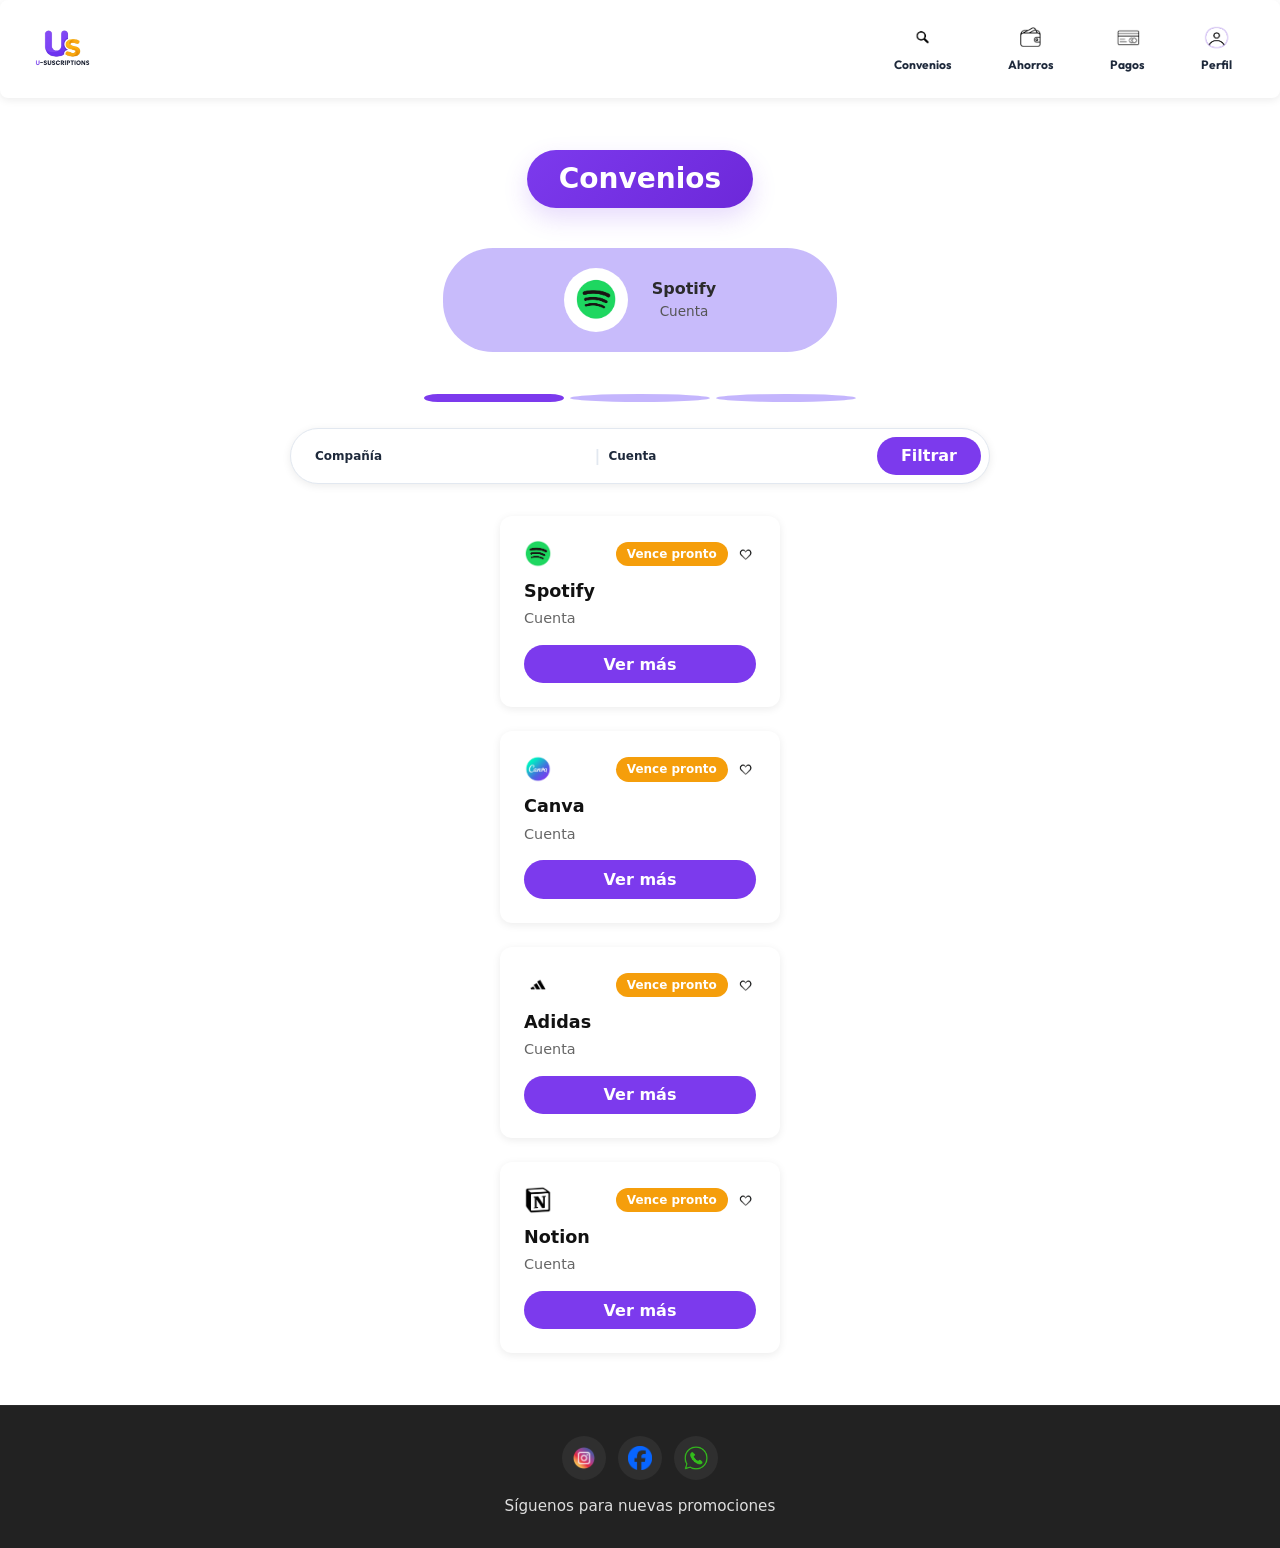
==== commit 83109889: "Ajustes de rutas de carga de imagenes en todos los archivos html" ====
--- a/pages/buscar-convenios.html
+++ b/pages/buscar-convenios.html
@@ -21,40 +21,35 @@
             </a>
         </div>
 
-        <nav>
+           <nav aria-label="Navegación principal">
             <ul>
                 <li>
-                    <a href="buscar-convenios.html">
-                        <img src="../images/iconos/icono-buscar.png" alt="">
-                        <span>Convenios</span>
-                    </a>
+                <a href="buscar-convenios.html">
+                    <img src="../images/iconos/icono-buscar.png" alt="Icono de convenios">
+                    <span>Convenios</span>
+                </a>
+                </li>
+
+                <li>
+                <a href="panel_ahorro.html">
+                    <img src="../images/iconos/icono-ahorro.png" alt="Icono de ahorros">
+                    <span>Ahorros</span>
+                </a>
                 </li>
                 <li>
-                    <a href="pages/notificaciones.html">
-                        <img src="../images/iconos/icono-notificaciones.png" alt="">
-                        <span>Notificaciones</span>
-                    </a>
+                <a href="pagos.html">
+                    <img src="../images/iconos/icono-pagos.png" alt="Icono de pagos">
+                    <span>Pagos</span>
+                </a>
                 </li>
                 <li>
-                    <a href="panel_ahorro.html">
-                        <img src="../images/iconos/icono-ahorro.png" alt="">
-                        <span>Ahorros</span>
-                    </a>
-                </li>
-                <li>
-                    <a href="pagos_renovaciones.html">
-                        <img src="../images/iconos/icono-pagos.png" alt="">
-                        <span>Pagos</span>
-                    </a>
-                </li>
-                <li>
-                    <a href="perfil.html">
-                        <img src="../images/iconos/icono-perfil.png" alt="">
-                        <span>Perfil</span>
-                    </a>
+                <a href="perfil.html">
+                    <img src="../images/iconos/icono-perfil.png" alt="Icono de perfil">
+                    <span>Perfil</span>
+                </a>
                 </li>
             </ul>
-        </nav>
+            </nav>
     </header>
 
 <main>
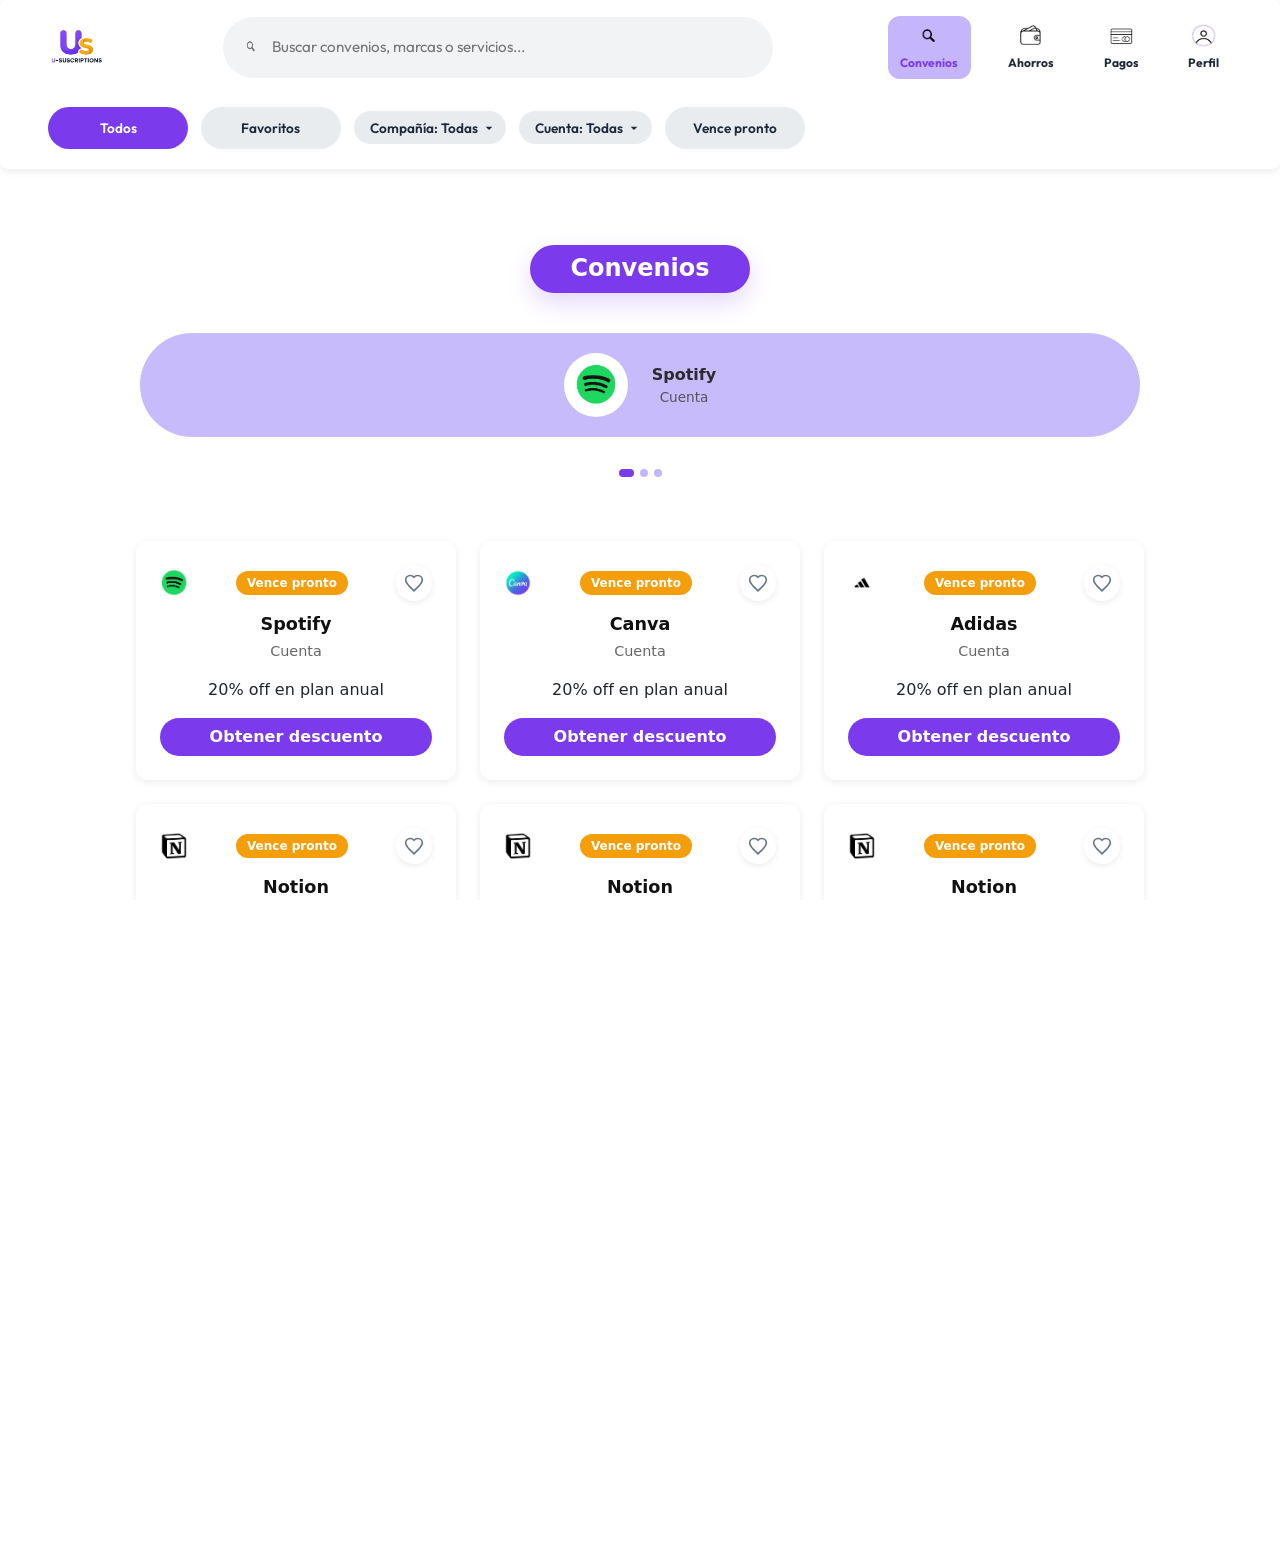
==== commit 74a109f8: "Aplicacion de media queries, flexbox y arreglo del css a la pantalla Buscar-convenios" ====
--- a/pages/buscar-convenios.html
+++ b/pages/buscar-convenios.html
@@ -14,17 +14,24 @@
   <title>Buscar Convenios | U-Subscriptions</title>
 </head>
 <body>
-    <header>
-        <div class="logo">
+    <header class="header-principal">
+        <div class="header-top">
+        <div class=" logo-desktop">
             <a href="../index.html">
             <img src="../images/logo.png" alt="Logo de U-Subscriptions">
             </a>
         </div>
-
-           <nav aria-label="Navegación principal">
+        <!-- Barra de búsqueda principal -->
+    <div class="buscador-header">
+      <img src="../images/iconos/icono-buscar.png" alt="" class="icono-buscar">
+      <input type="search" placeholder="Buscar convenios, marcas o servicios..." aria-label="Buscar convenios">
+      <button type="button" class="btn-limpiar" aria-label="Limpiar búsqueda"></button>
+    </div>
+
+           <nav class="nav-desktop" aria-label="Navegación principal">
             <ul>
                 <li>
-                <a href="buscar-convenios.html">
+                <a href="buscar-convenios.html" class="active">
                     <img src="../images/iconos/icono-buscar.png" alt="Icono de convenios">
                     <span>Convenios</span>
                 </a>
@@ -50,12 +57,48 @@
                 </li>
             </ul>
             </nav>
-    </header>
-
-<main>
+        </div>
+        <!-- Barra de Filtros tipo Chips/Píldoras deslizables  -->
+        <div class="contenedor-chips-filtros">
+    <div class="chips-scroll">
+      <button type="button" class="chip-filtro active">Todos</button>
+      <button type="button" class="chip-filtro" id="btn-filtro-favoritos" data-filtro="favoritos">
+             Favoritos
+        </button>
+      <!-- Dropdown Filtro Compañía -->
+      <div class="dropdown-filtro">
+        <select id="filtro-compania" aria-label="Filtrar por Compañía">
+          <option value="">Compañía: Todas</option>
+          <option value="spotify">Spotify</option>
+          <option value="canva">Canva</option>
+          <option value="notion">Notion</option>
+          <option value="adidas">Adidas</option>
+        </select>
+      </div>
+
+      <!-- Dropdown Filtro Cuenta -->
+      <div class="dropdown-filtro">
+        <select id="filtro-cuenta" aria-label="Filtrar por Tipo de Cuenta">
+          <option value="">Cuenta: Todas</option>
+          <option value="estudiante">Estudiante</option>
+          <option value="familiar">Familiar</option>
+          <option value="individual">Individual</option>
+        </select>
+      </div>
+
+      <button type="button" class="chip-filtro">Vence pronto</button>
+      
+    </div>
+  </div>
+</header>
+    
+
+<main class="convenios-page">
     <section class="convenios">
-    <h1>Convenios</h1>
-
+        <div class="page-title-container">
+            <h1 class="page-title">Convenios</h1>
+        </div>
+    
     <!-- Carrusel de servicios -->
 <div id="carouselServicios" class="carousel slide" data-bs-ride="carousel">
     <div class="carousel-inner">
@@ -102,70 +145,164 @@
            
       
 
-    <!-- Barra de filtro -->
-    <form class="barra-filtro">
-        <div class="filtro-campos">
-            <label for="filtro-compania">Compañía</label>
-            <input type="text" id="filtro-compania" name="compania">
-            <span class="separador">|</span>
-            <label for="filtro-cuenta">Cuenta</label>
-            <input type="text" id="filtro-cuenta" name="cuenta">
-        </div>
-        <button type="submit" class="btn-filtrar">Filtrar</button>
-    </form>
 
     <!-- Grilla de tarjetas de convenios -->
     <div class="grilla-convenios">
-        <article class="tarjeta-convenio">
+        <article class="tarjeta-convenio" data-compania="spotify" data-cuenta="estudiante" data-estado="vence">
             <div class="tarjeta-header">
                 <img src="../images/marcas/marca-spotify.png" alt="Spotify">
                 <span class="badge-estado">Vence pronto</span>
-                <button type="button" class="btn-favorito">
-                    <img src="../images/iconos/icono-favoritos.png" alt="Favorito">
+                <button type="button" class="btn-favorito" aria-label="Agregar a favoritos">
+                    <svg class="icono-corazon" viewBox="0 0 24 24">
+                            <path d="M12 21.35l-1.45-1.32C5.4 15.36 2 12.28 2 8.5 2 5.42 4.42 3 7.5 3c1.74 0 3.41.81 4.5 2.09C13.09 3.81 14.76 3 16.5 3 19.58 3 22 5.42 22 8.5c0 3.78-3.4 6.86-8.55 11.54L12 21.35z"/>
+                        </svg>
                 </button>
             </div>
             <p class="tarjeta-compania">Spotify</p>
             <p class="tarjeta-cuenta">Cuenta</p>
-            <button type="button" class="btn-ver-mas">Ver más</button>
-        </article>
-
-        <article class="tarjeta-convenio">
+            <p class="tarjeta-beneficio">20% off en plan anual</p>
+            <a href="pagos.html" target="_blank" rel="noopener noreferrer" style="text-decoration: none;">
+                <button type="button" class="btn-ver-mas">Obtener descuento</button>
+            </a>
+        </article>
+
+        <article class="tarjeta-convenio" data-compania="canva" data-cuenta="familiar" data-estado="vence">
             <div class="tarjeta-header">
                 <img src="../images/marcas/marca-canva.png" alt="Canva">
                 <span class="badge-estado">Vence pronto</span>
-                <button type="button" class="btn-favorito">
-                    <img src="../images/iconos/icono-favoritos.png" alt="Favorito">
-                </button>
+                <button type="button" class="btn-favorito" aria-label="Agregar a favoritos">
+            <svg class="icono-corazon" viewBox="0 0 24 24">
+                <path d="M12 21.35l-1.45-1.32C5.4 15.36 2 12.28 2 8.5 2 5.42 4.42 3 7.5 3c1.74 0 3.41.81 4.5 2.09C13.09 3.81 14.76 3 16.5 3 19.58 3 22 5.42 22 8.5c0 3.78-3.4 6.86-8.55 11.54L12 21.35z"/>
+            </svg>
+        </button>
             </div>
             <p class="tarjeta-compania">Canva</p>
             <p class="tarjeta-cuenta">Cuenta</p>
-            <button type="button" class="btn-ver-mas">Ver más</button>
-        </article>
-
-        <article class="tarjeta-convenio">
+            <p class="tarjeta-beneficio">20% off en plan anual</p>
+            <a href="pagos.html" target="_blank" rel="noopener noreferrer" style="text-decoration: none;">
+                <button type="button" class="btn-ver-mas">Obtener descuento</button>
+            </a>
+        </article>
+
+        <article class="tarjeta-convenio" data-compania="adidas" data-cuenta="familiar" data-estado="vence">
             <div class="tarjeta-header">
                 <img src="../images/marcas/marca-adidas.png" alt="Adidas">
                 <span class="badge-estado">Vence pronto</span>
-                <button type="button" class="btn-favorito">
-                    <img src="../images/iconos/icono-favoritos.png" alt="Favorito">
-                </button>
+                <button type="button" class="btn-favorito" aria-label="Agregar a favoritos">
+            <svg class="icono-corazon" viewBox="0 0 24 24">
+                <path d="M12 21.35l-1.45-1.32C5.4 15.36 2 12.28 2 8.5 2 5.42 4.42 3 7.5 3c1.74 0 3.41.81 4.5 2.09C13.09 3.81 14.76 3 16.5 3 19.58 3 22 5.42 22 8.5c0 3.78-3.4 6.86-8.55 11.54L12 21.35z"/>
+            </svg>
+        </button>
             </div>
             <p class="tarjeta-compania">Adidas</p>
             <p class="tarjeta-cuenta">Cuenta</p>
-            <button type="button" class="btn-ver-mas">Ver más</button>
-        </article>
-
-        <article class="tarjeta-convenio">
-            <div class="tarjeta-header">
-                <img src="../images/marcas/marca-notion.png" alt="Notion">
-                <span class="badge-estado">Vence pronto</span>
-                <button type="button" class="btn-favorito">
-                    <img src="../images/iconos/icono-favoritos.png" alt="Favorito">
-                </button>
-            </div>
-            <p class="tarjeta-compania">Notion</p>
-            <p class="tarjeta-cuenta">Cuenta</p>
-            <button type="button" class="btn-ver-mas">Ver más</button>
+            <p class="tarjeta-beneficio">20% off en plan anual</p>
+            <a href="pagos.html" target="_blank" rel="noopener noreferrer" style="text-decoration: none;">
+                <button type="button" class="btn-ver-mas">Obtener descuento</button>
+            </a>
+        </article>
+
+        <article class="tarjeta-convenio" data-compania="notion" data-cuenta="estudiante" data-estado="vence">
+            <div class="tarjeta-header">
+                <img src="../images/marcas/marca-notion.png" alt="Notion">
+                <span class="badge-estado">Vence pronto</span>
+                <button type="button" class="btn-favorito" aria-label="Agregar a favoritos">
+            <svg class="icono-corazon" viewBox="0 0 24 24">
+                <path d="M12 21.35l-1.45-1.32C5.4 15.36 2 12.28 2 8.5 2 5.42 4.42 3 7.5 3c1.74 0 3.41.81 4.5 2.09C13.09 3.81 14.76 3 16.5 3 19.58 3 22 5.42 22 8.5c0 3.78-3.4 6.86-8.55 11.54L12 21.35z"/>
+            </svg>
+        </button>
+            </div>
+            <p class="tarjeta-compania">Notion</p>
+            <p class="tarjeta-cuenta">Cuenta</p>
+            <p class="tarjeta-beneficio">20% off en plan anual</p>
+            <a href="pagos.html" target="_blank" rel="noopener noreferrer" style="text-decoration: none;">
+                <button type="button" class="btn-ver-mas">Obtener descuento</button>
+            </a>
+        </article>
+        <article class="tarjeta-convenio" data-compania="notion" data-cuenta="estudiante" data-estado="vence">
+            <div class="tarjeta-header">
+                <img src="../images/marcas/marca-notion.png" alt="Notion">
+                <span class="badge-estado">Vence pronto</span>
+                <button type="button" class="btn-favorito" aria-label="Agregar a favoritos">
+            <svg class="icono-corazon" viewBox="0 0 24 24">
+                <path d="M12 21.35l-1.45-1.32C5.4 15.36 2 12.28 2 8.5 2 5.42 4.42 3 7.5 3c1.74 0 3.41.81 4.5 2.09C13.09 3.81 14.76 3 16.5 3 19.58 3 22 5.42 22 8.5c0 3.78-3.4 6.86-8.55 11.54L12 21.35z"/>
+            </svg>
+        </button>
+            </div>
+            <p class="tarjeta-compania">Notion</p>
+            <p class="tarjeta-cuenta">Cuenta</p>
+            <p class="tarjeta-beneficio">20% off en plan anual</p>
+            <a href="pagos.html" target="_blank" rel="noopener noreferrer" style="text-decoration: none;">
+                <button type="button" class="btn-ver-mas">Obtener descuento</button>
+            </a>
+        </article>
+        <article class="tarjeta-convenio" data-compania="notion" data-cuenta="estudiante" data-estado="vence">
+            <div class="tarjeta-header">
+                <img src="../images/marcas/marca-notion.png" alt="Notion">
+                <span class="badge-estado">Vence pronto</span>
+                <button type="button" class="btn-favorito" aria-label="Agregar a favoritos">
+            <svg class="icono-corazon" viewBox="0 0 24 24">
+                <path d="M12 21.35l-1.45-1.32C5.4 15.36 2 12.28 2 8.5 2 5.42 4.42 3 7.5 3c1.74 0 3.41.81 4.5 2.09C13.09 3.81 14.76 3 16.5 3 19.58 3 22 5.42 22 8.5c0 3.78-3.4 6.86-8.55 11.54L12 21.35z"/>
+            </svg>
+        </button>
+            </div>
+            <p class="tarjeta-compania">Notion</p>
+            <p class="tarjeta-cuenta">Cuenta</p>
+            <p class="tarjeta-beneficio">20% off en plan anual</p>
+            <a href="pagos.html" target="_blank" rel="noopener noreferrer" style="text-decoration: none;">
+                <button type="button" class="btn-ver-mas">Obtener descuento</button>
+            </a>
+        </article>
+        <article class="tarjeta-convenio" data-compania="notion" data-cuenta="estudiante" data-estado="vence">
+            <div class="tarjeta-header">
+                <img src="../images/marcas/marca-notion.png" alt="Notion">
+                <span class="badge-estado">Vence pronto</span>
+                <button type="button" class="btn-favorito" aria-label="Agregar a favoritos">
+            <svg class="icono-corazon" viewBox="0 0 24 24">
+                <path d="M12 21.35l-1.45-1.32C5.4 15.36 2 12.28 2 8.5 2 5.42 4.42 3 7.5 3c1.74 0 3.41.81 4.5 2.09C13.09 3.81 14.76 3 16.5 3 19.58 3 22 5.42 22 8.5c0 3.78-3.4 6.86-8.55 11.54L12 21.35z"/>
+            </svg>
+        </button>
+            </div>
+            <p class="tarjeta-compania">Notion</p>
+            <p class="tarjeta-cuenta">Cuenta</p>
+            <p class="tarjeta-beneficio">20% off en plan anual</p>
+            <a href="pagos.html" target="_blank" rel="noopener noreferrer" style="text-decoration: none;">
+                <button type="button" class="btn-ver-mas">Obtener descuento</button>
+            </a>
+        </article>
+         <article class="tarjeta-convenio" data-compania="notion" data-cuenta="estudiante" data-estado="vence">
+            <div class="tarjeta-header">
+                <img src="../images/marcas/marca-notion.png" alt="Notion">
+                <span class="badge-estado">Vence pronto</span>
+                <button type="button" class="btn-favorito" aria-label="Agregar a favoritos">
+            <svg class="icono-corazon" viewBox="0 0 24 24">
+                <path d="M12 21.35l-1.45-1.32C5.4 15.36 2 12.28 2 8.5 2 5.42 4.42 3 7.5 3c1.74 0 3.41.81 4.5 2.09C13.09 3.81 14.76 3 16.5 3 19.58 3 22 5.42 22 8.5c0 3.78-3.4 6.86-8.55 11.54L12 21.35z"/>
+            </svg>
+        </button>
+            </div>
+            <p class="tarjeta-compania">Notion</p>
+            <p class="tarjeta-cuenta">Cuenta</p>
+            <p class="tarjeta-beneficio">20% off en plan anual</p>
+            <a href="pagos.html" target="_blank" rel="noopener noreferrer" style="text-decoration: none;">
+                <button type="button" class="btn-ver-mas">Obtener descuento</button>
+            </a>
+        </article>
+         <article class="tarjeta-convenio" data-compania="notion" data-cuenta="estudiante" data-estado="vence">
+            <div class="tarjeta-header">
+                <img src="../images/marcas/marca-notion.png" alt="Notion">
+                <span class="badge-estado">Vence pronto</span>
+                <button type="button" class="btn-favorito" aria-label="Agregar a favoritos">
+            <svg class="icono-corazon" viewBox="0 0 24 24">
+                <path d="M12 21.35l-1.45-1.32C5.4 15.36 2 12.28 2 8.5 2 5.42 4.42 3 7.5 3c1.74 0 3.41.81 4.5 2.09C13.09 3.81 14.76 3 16.5 3 19.58 3 22 5.42 22 8.5c0 3.78-3.4 6.86-8.55 11.54L12 21.35z"/>
+            </svg>
+        </button>
+            </div>
+            <p class="tarjeta-compania">Notion</p>
+            <p class="tarjeta-cuenta">Cuenta</p>
+            <p class="tarjeta-beneficio">20% off en plan anual</p>
+            <a href="pagos.html" target="_blank" rel="noopener noreferrer" style="text-decoration: none;">
+                <button type="button" class="btn-ver-mas">Obtener descuento</button>
+            </a>
         </article>
     </div>
 </section>
@@ -185,7 +322,115 @@
         </a>
       </div>
       <p class="footer-text">Síguenos para nuevas promociones</p>
-    </footer>
+    </footer>    
     <script src="https://cdn.jsdelivr.net/npm/bootstrap@5.3.3/dist/js/bootstrap.bundle.min.js"></script>
+   
+    
+    <script>
+document.addEventListener('DOMContentLoaded', () => {
+    const btnsFavoritos = document.querySelectorAll('.btn-favorito');
+    const todosLosChips = document.querySelectorAll('.chip-filtro');
+    const selectCompania = document.getElementById('filtro-compania');
+    const selectCuenta = document.getElementById('filtro-cuenta');
+    const tarjetas = document.querySelectorAll('.tarjeta-convenio');
+
+    let filtroActivo = 'todos';
+
+    // Función principal para filtrar las tarjetas según todos los criterios
+    function aplicarFiltros() {
+        const companiaSeleccionada = selectCompania ? selectCompania.value.toLowerCase() : '';
+        const cuentaSeleccionada = selectCuenta ? selectCuenta.value.toLowerCase() : '';
+
+        tarjetas.forEach(tarjeta => {
+            const esFavorito = tarjeta.querySelector('.btn-favorito').classList.contains('activo');
+            const dataCompania = (tarjeta.getAttribute('data-compania') || '').toLowerCase();
+            const dataCuenta = (tarjeta.getAttribute('data-cuenta') || '').toLowerCase();
+            const dataEstado = (tarjeta.getAttribute('data-estado') || '').toLowerCase();
+
+            let cumpleChip = false;
+
+            // Evaluamos el chip seleccionado
+            if (filtroActivo === 'todos') {
+                cumpleChip = true;
+            } else if (filtroActivo === 'favoritos') {
+                cumpleChip = esFavorito;
+            } else if (filtroActivo === 'vence') {
+                cumpleChip = (dataEstado === 'vence');
+            }
+
+            // Evaluamos los desplegables <select>
+            const cumpleCompania = !companiaSeleccionada || dataCompania === companiaSeleccionada;
+            const cumpleCuenta = !cuentaSeleccionada || dataCuenta === cuentaSeleccionada;
+
+            // Mostrar u ocultar la tarjeta segun si cumple todos los criterios
+            if (cumpleChip && cumpleCompania && cumpleCuenta) {
+                tarjeta.style.display = 'block';
+            } else {
+                tarjeta.style.display = 'none';
+            }
+        });
+    }
+
+    // 1. Interacción del Corazón
+    btnsFavoritos.forEach(btn => {
+        btn.addEventListener('click', (e) => {
+            e.preventDefault();
+            btn.classList.toggle('activo');
+            aplicarFiltros(); // Re-evalua los filtros por si está activo el chip de Favoritos
+        });
+    });
+
+    // 2. Interaccion de las pildoras / chips
+    todosLosChips.forEach(chip => {
+        chip.addEventListener('click', () => {
+            todosLosChips.forEach(c => c.classList.remove('active'));
+            chip.classList.add('active');
+
+            filtroActivo = chip.getAttribute('data-filtro') || 'todos';
+            aplicarFiltros();
+        });
+    });
+
+    // 3. Interaccion de los dropdowns (<select>)
+    if (selectCompania) selectCompania.addEventListener('change', aplicarFiltros);
+    if (selectCuenta) selectCuenta.addEventListener('change', aplicarFiltros);
+});
+</script>
+    
+    <!-- Navegación Móvil Inferior con Logo Integrado -->
+    <nav class="nav-mobile-bottom" aria-label="Navegación móvil">
+        <ul>
+            <li>
+                <a href="../index.html" class="nav-logo-link">
+                    <img src="../images/logo.png" alt="Inicio" class="img-logo-nav">
+                    <span>Inicio</span>
+                </a>
+            </li>
+            <li>
+                <a href="buscar-convenios.html" class="active">
+                    <img src="../images/iconos/icono-buscar.png" alt="">
+                    <span>Convenios</span>
+                </a>
+            </li>
+            <li>
+                <a href="panel_ahorro.html">
+                    <img src="../images/iconos/icono-ahorro.png" alt="">
+                    <span>Ahorros</span>
+                </a>
+            </li>
+            <li>
+                <a href="pagos.html">
+                    <img src="../images/iconos/icono-pagos.png" alt="">
+                    <span>Pagos</span>
+                </a>
+            </li>
+            <li>
+                <a href="perfil.html">
+                    <img src="../images/iconos/icono-perfil.png" alt="">
+                    <span>Perfil</span>
+                </a>
+            </li>
+        </ul>
+    </nav>
 </body>
 </html>
--- a/css/components.css
+++ b/css/components.css
@@ -34,6 +34,16 @@
   --shadow-sm: 0 2px 8px rgba(0, 0, 0, 0.08);
 }
 
+
+/*Estilos de pagina general*/
+
+* {
+    box-sizing: border-box;
+    margin: 0;
+    padding: 0;
+}
+
+
 body {
   margin: 0;
   font-family: var(--font-family-base);
@@ -270,9 +280,4 @@
   line-height: 1.2;
 }
 
-.card h2 {
-  color: var(--color-primary);
-  font-size: 1.35rem;
-  margin-bottom: 0.5rem;
-}
-
+
--- a/css/styles.css
+++ b/css/styles.css
@@ -100,7 +100,7 @@
     padding: 20px 20px;
     display: flex;
     flex-direction: column;
-    align-items: center;
+    
 }
 
 
@@ -111,6 +111,15 @@
   gap: 50px;
   flex-wrap: wrap;
   padding: 0;
+}
+.lista-convenios .tarjeta-convenio {
+  background: #fff;
+  padding: 20px;
+  border-radius: 15px;
+  box-shadow: var(--shadow-sm);
+  width: 280px;
+  text-align: center;
+  transition: transform 0.3s ease, box-shadow 0.3s ease;
 }
 
 .tarjeta-convenio {
--- a/css/buscar_convenios.css
+++ b/css/buscar_convenios.css
@@ -1,6 +1,8 @@
 /* ==========================================
    1. RESET & VARIABLES GLOBALES (UI Kit)
+ 
    ========================================== */
+
 *,
 *::before,
 *::after {
@@ -11,8 +13,11 @@
   height: 100%;
   margin: 0;
 }
+body { overflow-x: hidden; }
 
 body {
+  display: flex;
+  flex-direction: column;
   margin: 0;
   padding: 0;
   font-family: var(--font-family-base, 'Outfit', -apple-system, BlinkMacSystemFont, 'Segoe UI', Roboto, sans-serif);
@@ -32,9 +37,14 @@
 
 main {
   width: 100%;
-  max-width: 1200px;
+  max-width: 100%;
   margin: 2rem auto;
-  padding: 0 1.5rem;
+  padding: 0 3rem;
+  box-sizing: border-box;
+}
+main.convenios-page {
+  flex: 1 0 auto;
+  padding-bottom: 3rem; /* Espacio de seguridad antes del footer */
 }
 
 :root {
@@ -91,15 +101,31 @@
   display: flex;
   align-items: center;
   justify-content: space-between;
-  padding: var(--spacing-md) var(--spacing-xl);
+  flex-wrap: wrap;
+  gap: var(--spacing-sm);
+  padding: var(--spacing-md) var(--spacing-md);
   background-color: var(--color-white);
   border-radius: var(--radius-sm);
   box-shadow: var(--shadow-sm);
   font-family: var(--font-family-base);
 }
+.logo {
+  display: flex;
+  align-items: center;
+}
+.logo img,
+.logo-desktop img {
+  max-width: 140px;      /* Ancho máximo razonable en laptop */
+  height: auto;
+  width: auto;
+  max-height: 45px;      /* Evita que se vuelva gigante verticalmente */
+  object-fit: contain;
+}
 
 .logo img {
-  height: 48px;
+  max-width: 140px;
+  height: auto;
+  max-height: 45px;
   width: auto;
   object-fit: contain;
 }
@@ -107,7 +133,7 @@
 nav ul {
   display: flex;
   align-items: center;
-  gap: var(--spacing-lg);
+  gap: var(--spacing-sm);
   list-style: none;
   margin: 0;
   padding: 0;
@@ -138,6 +164,7 @@
   font-size: var(--font-size-sm);
   font-weight: var(--font-weight-bold);
   text-align: center;
+  
 }
 
 nav a:hover {
@@ -248,23 +275,43 @@
 /* ==========================================
    4. CONVENIOS & TARJETAS
    ========================================== */
+.convenios-page {
+  min-height: 100vh;
+  padding: 1.5rem 1rem 2rem;
+  display: flex;
+  flex-direction: column;
+  align-items: center;
+}
+
 .convenios {
+  width: 100%;
   max-width: 1100px;
   margin: 0 auto;
-  padding: 20px 20px;
-}
-
+  display: flex;
+  flex-direction: column;
+  align-items: center;
+}
+
+.page-title-container {
+  display: flex;
+  justify-content: center;
+  width: 100%;
+  margin-bottom: 1.5rem;
+}
+
+.convenios .page-title,
 .convenios h1 {
-  margin: 0 0 var(--space-md);
   display: inline-block;
-  background: linear-gradient(135deg, var(--color-primary), var(--color-primary-dark));
+  background: var(--color-primary);
   color: var(--color-white);
   border-radius: var(--radius-pill);
-  padding: 0.75rem 2rem;
-  box-shadow: 0 10px 24px rgba(124, 58, 237, 0.18);
-  font-size: 1.75rem;
+  padding: 0.6rem 2.5rem;
+  box-shadow: 0 10px 24px rgba(124, 58, 237, 0.2);
+  font-size: 1.5rem;
   font-weight: var(--font-weight-bold);
-  line-height: 1.2;
+  text-align: center;
+  margin: 0;
+  width: auto;
 }
 
 .convenios h2 {
@@ -293,7 +340,6 @@
   padding: 20px;
   border-radius: 15px;
   box-shadow: var(--shadow-sm);
-  width: 280px;
   text-align: center;
   transition: transform 0.3s ease, box-shadow 0.3s ease;
 }
@@ -463,8 +509,8 @@
 
 /* Tarjeta de Servicio */
 .servicio-card {
-  background-color: #c8bbfb;  /* O usa var(--color-primary-light) si tienes la variable */
-  border-radius: 50px;       /* Bordes curvos tipo pastilla como en Figma */
+  background-color: #c8bbfb; 
+  border-radius: 50px;      
   padding: 1.25rem 2rem;
   margin: 1rem auto;
   width: 90%;
@@ -497,6 +543,24 @@
   color: #555555;
   margin: 0;
 }
+
+/* Asegurar que el carrusel tome todo el ancho del contenedor */
+#carouselServicios {
+  width: 100%;
+  max-width: 1000px; /* Ancho similar al de las 3 columnas juntas */
+  margin: 0 auto 2rem;
+}
+
+/* Tarjeta interna del carrusel estirada de extremo a extremo */
+#carouselServicios .servicio-card {
+  width: 100%;
+  display: flex;
+  align-items: center;
+  justify-content: center;
+  gap: 1.5rem;
+  padding: 1.25rem 2rem;
+  border-radius: var(--radius-pill, 50px);
+}
 #carouselServicios .servicio-icono {
   width: 64px;
   height: 64px;
@@ -521,15 +585,19 @@
 #carouselServicios .carousel-indicators [data-bs-target] {
   background-color: var(--color-primary-light);
   opacity: 1;
+  min-width: 0;
   width: 8px;
   height: 8px;
   border-radius: 50%;
+  border-top: none;
+  border-bottom: none;
   transition: width var(--transition-fast);
 }
 
 #carouselServicios .carousel-indicators .active {
   background-color: var(--color-primary);
-  width: 24px;
+  width: 15px;
+  height: 8px;
   border-radius: var(--radius-pill);
 }
 
@@ -649,6 +717,13 @@
 /* ==========================================
    6. FOOTER
    ========================================== */
+
+footer {
+  flex-shrink: 0;
+  position: relative;
+  width: 100%;
+  z-index: 10;
+}
 .site-footer {
   background: #222;
   color: #fff;
@@ -689,7 +764,59 @@
   color: #aaa;
   font-size: 0.9em;
 }
-
+@media (min-width: 640px) {
+  .grilla-convenios {
+    grid-template-columns: repeat(2, 1fr);   /* tablet: 2 columnas */
+  }
+}
+
+@media (min-width: 1024px) {
+  .grilla-convenios {
+    grid-template-columns: repeat(3, 1fr);   /* desktop: 3 columnas, tope */
+  }
+}
+/*Filtro como barra desplegable en móvil*/
+@media (min-width: 768px) {
+  .btn-toggle-filtro { display: none; }
+  .filtro-campos[hidden]
+  .filtro-campos { display: flex !important; } /* siempre visible desde tablet */
+}
+
+@media (max-width: 767px) {
+  header nav {
+    position: fixed;
+    bottom: 0;
+    left: 0;
+    right: 0;
+    background: var(--color-white);
+    box-shadow: 0 -2px 8px rgba(0, 0, 0, 0.08);
+    padding: var(--spacing-xs) 0;
+    z-index: 100;
+  }
+
+  header nav ul {
+    justify-content: space-around;
+    gap: 0;
+  }
+
+  nav a span {
+    font-size: 0.65rem;
+  }
+
+  main {
+    padding-bottom: 4.5rem; /* espacio para que el contenido no quede tapado por la barra fija */
+  }
+
+  .site-footer {
+    display: none; /* el nav de abajo ya cumple esa función en móvil */
+  }
+}
+
+@media (min-width: 768px) {
+  .site-footer {
+    display: block; /* footer normal en tablet/desktop */
+  }
+}
 /* ==========================================
    7. MEDIA QUERIES (Ajustes de Escritorio)
    ========================================== */
@@ -804,6 +931,8 @@
 .servicio-destacado .servicio-cuenta {
   font-size: 1rem;
 }
+
+/*sección hecha por Ashley*/
 
 
 .barra-filtro {
@@ -862,6 +991,51 @@
   margin: 0;
   line-height: 1.2;
 }
+/* ==========================================
+    BOTÓN DE CORAZÓN DE FAVORITOS
+   ========================================== */
+.btn-favorito {
+  background: white;
+  border: 1px solid #e2e8f0;
+  border-radius: 50%;
+  width: 36px;
+  height: 36px;
+  display: flex;
+  align-items: center;
+  justify-content: center;
+  cursor: pointer;
+  box-shadow: 0 2px 6px rgba(0,0,0,0.08);
+  transition: transform 0.2s ease, border-color 0.2s ease;
+}
+
+.btn-favorito:hover {
+  transform: scale(1.1);
+  border-color: #cbd5e1;
+}
+
+/* SVG del Corazón por defecto (Delineado) */
+.icono-corazon {
+  width: 20px;
+  height: 20px;
+  fill: none;               /* Sin relleno por defecto */
+  stroke: #64748b;          /* Color del borde gris */
+  stroke-width: 2;
+  transition: fill 0.25s ease, stroke 0.25s ease, transform 0.2s ease;
+}
+
+/* Estado ACTIVO cuando el usuario da click */
+.btn-favorito.activo {
+  border-color: #fee2e2;
+  background-color: #fff5f5;
+}
+
+.btn-favorito.activo .icono-corazon {
+  fill: #e11d48;            /* Rojo vivo */
+  stroke: #e11d48;
+  transform: scale(1.15);    /* Pequeño efecto de latido */
+}
+
+.btn-favorito.is-active img { filter: sepia(1) saturate(6) hue-rotate(-40deg); }
 
 .btn-filtrar {
   background: var(--color-primary);
@@ -880,8 +1054,10 @@
 /* Grilla de tarjetas */
 .grilla-convenios {
   display: grid;
-  grid-template-columns: repeat(auto-fit, minmax(230px, 1fr));
+  grid-template-columns: repeat(auto-fit, minmax(280px, 1fr));
   gap: var(--space-md);
+  width: 100%;
+  justify-content: center;
 }
 
 .tarjeta-convenio {
@@ -889,7 +1065,7 @@
   border-radius: var(--radius-md);
   box-shadow: var(--shadow-sm);
   padding: var(--space-md);
-  text-align: left;
+  text-align: center;
   transition: transform var(--transition-fast), box-shadow var(--transition-fast);
 }
 .tarjeta-convenio:hover {
@@ -900,6 +1076,7 @@
 .tarjeta-header {
   display: flex;
   align-items: center;
+  justify-content: space-between;
   gap: var(--spacing-sm);
   margin-bottom: var(--spacing-sm);
 }
@@ -908,7 +1085,7 @@
   height: 28px;
   width: auto;
   object-fit: contain;
-  margin-right: auto;
+  margin-right: 0;
 }
 
 .badge-estado {
@@ -954,4 +1131,371 @@
   display: block;
   width: 100%;
   text-align: center;
+}
+
+/* ==========================================
+   CORRECCIONES DE RESPONSIVIDAD Y FILTROS
+   ========================================== */
+
+/* 1. Corrección Filtros Escritorio */
+@media (min-width: 768px) {
+  .btn-toggle-filtro { 
+    display: none !important; 
+  }
+  .filtro-campos,
+  .filtro-campos[hidden] { 
+    display: flex !important; 
+  }
+}
+
+/* 2. Ajuste Tarjetas Centradas */
+.tarjeta-convenio {
+  text-align: center;
+}
+
+.tarjeta-header {
+  justify-content: space-between;
+}
+
+.tarjeta-header img {
+  margin-right: 0;
+}
+
+/* 3. Corrección Filtro y Grilla en Móvil */
+@media (max-width: 767px) {
+  .barra-filtro {
+    border-radius: var(--radius-md);
+    padding: 0.75rem 1rem;
+    flex-direction: column;
+    max-width: 100%;
+  }
+
+  .btn-toggle-filtro {
+    width: 100%;
+    background: var(--color-primary);
+    color: var(--color-white);
+    border: none;
+    padding: 0.6rem 1rem;
+    border-radius: var(--radius-pill);
+    font-weight: bold;
+  }
+
+  .filtro-campos {
+    flex-direction: column;
+    align-items: stretch;
+    width: 100%;
+    margin-top: 0.75rem;
+    gap: 0.5rem;
+  }
+
+  .filtro-campos input {
+    border: 1px solid var(--color-border);
+    border-radius: var(--radius-sm);
+    padding: 0.4rem 0.75rem;
+  }
+
+  .filtro-campos .separador {
+    display: none;
+  }
+}
+
+/* ==============================
+   HEADER CON BUSCADOR Y PILDORAS 
+   ============================== */
+
+.header-principal {
+  background: var(--color-white);
+  box-shadow: var(--shadow-sm);
+  padding: 1rem 3rem;
+  display: flex;
+  flex-direction: column;
+  gap: 0.75rem;
+  position: sticky;
+  top: 0;
+  margin: 0;
+  z-index: 100;
+  width: 100% !important;
+  max-width: 1400px !important;
+  box-sizing: border-box;
+}
+
+.header-top {
+  display: flex;
+  align-items: center;
+  justify-content: space-between;
+  width: 100%;
+  gap: 1.5rem;
+
+}
+
+/* Buscador */
+.buscador-header {
+  flex: 1;
+  max-width: 550px;
+  display: flex;
+  align-items: center;
+  background: #f1f3f4;
+  border-radius: var(--radius-pill);
+  padding: 0.6rem 1.2rem;
+  gap: 0.75rem;
+  transition: background 0.2s ease, box-shadow 0.2s ease;
+}
+
+.buscador-header:focus-within {
+  background: var(--color-white);
+  box-shadow: 0 0 0 2px var(--color-primary-light), 0 2px 8px rgba(0,0,0,0.1);
+}
+
+.buscador-header .icono-buscar {
+  width: 18px;
+  height: 18px;
+  opacity: 0.6;
+}
+
+.buscador-header input {
+  border: none;
+  outline: none;
+  background: transparent;
+  width: 100%;
+  font-family: var(--font-family-base);
+  font-size: 0.95rem;
+  color: var(--color-text-dark);
+}
+
+.buscador-header .btn-limpiar {
+  background: none;
+  border: none;
+  cursor: pointer;
+  color: var(--color-text-muted);
+  font-size: 0.9rem;
+}
+
+/* Chips y Desplegables de Filtros */
+.contenedor-chips-filtros {
+  width: 100%;
+  max-width: 100% !important;
+  margin-top: 1rem;
+  display: flex;
+  justify-content: flex-start;
+  padding-left: 0;
+
+}
+
+.chips-scroll {
+  display: flex;
+  align-items: center;
+  justify-content: flex-start;
+  gap: 0.8rem;
+  flex-wrap: wrap;
+  overflow-x: auto;
+  scroll-behavior: smooth;
+  padding-bottom: 4px;
+  -webkit-overflow-scrolling: touch;
+}
+
+/* Ocultar barra de scroll pero mantener funcionalidad */
+.chips-scroll::-webkit-scrollbar {
+  display: none;
+}
+.chips-scroll {
+  -ms-overflow-style: none;
+  scrollbar-width: none;
+}
+
+.chip-filtro, 
+.dropdown-filtro select {
+  background: #e9ecef;
+  border: none;
+  border-radius: var(--radius-pill);
+  padding: 0.4rem 1rem;
+  font-family: var(--font-family-base);
+  font-size: 0.85rem;
+  font-weight: 600;
+  color: var(--color-text-dark);
+  white-space: nowrap;
+  cursor: pointer;
+  transition: all 0.2s ease;
+}
+
+.chip-filtro:hover, 
+.dropdown-filtro select:hover {
+  background: #dee2e6;
+}
+
+.chip-filtro.active {
+  background: var(--color-primary);
+  color: var(--color-white);
+}
+
+.dropdown-filtro select {
+  outline: none;
+  appearance: none;
+  padding-right: 1.8rem;
+  background-image: url("data:image/svg+xml;utf8,<svg fill='%231E293B' height='16' viewBox='0 0 24 24' width='16' xmlns='http://www.w3.org/2000/svg'><path d='M7 10l5 5 5-5z'/></svg>");
+  background-repeat: no-repeat;
+  background-position: right 0.6rem center;
+}
+
+
+/* Responsive para Móvil */
+@media (max-width: 767px) {
+  .header-top {
+    flex-wrap: wrap;
+    gap: 0.75rem;
+  }
+  
+  .buscador-header {
+    order: 2; /* Pasa el buscador debajo del logo en móvil */
+    width: 100%;
+    max-width: 100%;
+  }
+
+  .contenedor-chips-filtros {
+    order: 3;
+  }
+}
+
+/* ==========================================
+   AJUSTES DE CENTRADO Y NAVEGACIÓN MÓVIL
+   ========================================== */
+
+/* Centrado perfecto de la grilla y tarjetas */
+.grilla-convenios {
+  display: grid;
+  grid-template-columns: repeat(auto-fit, minmax(280px, 320px));
+  gap: 1.5rem;
+  width: 100%;
+  justify-content: center;
+  margin-top: 1rem;
+}
+
+.tarjeta-convenio {
+  width: 100%;
+  max-width: 100%;
+  margin: 0 auto; /* Centra individualmente cada tarjeta */
+  text-align: center;
+}
+
+/* Control de vistas móvil / desktop */
+.nav-mobile-bottom {
+  display: none;
+}
+.nav-desktop ul {
+  display: flex;
+  align-items: center;
+  gap: 1.5rem;
+  list-style: none;
+  margin: 0;
+  padding: 0;
+}
+
+.nav-desktop a {
+  display: flex;
+  flex-direction: column;
+  align-items: center;
+  text-decoration: none;
+  color: var(--color-text-dark);
+  font-size: 0.8rem;
+  font-weight: 700;
+  padding: 0.4rem 0.8rem;
+  border-radius: 12px;
+  transition: all 0.2s ease;
+}
+
+.nav-desktop a.active,
+.nav-desktop a:hover {
+  background-color: var(--color-primary-light);
+  color: var(--color-primary);
+}
+
+@media (max-width: 767px) {
+  /* Ocultar elementos desktop */
+  .logo-desktop,
+  .nav-desktop {
+    display: none !important;
+  }
+
+  /* Mostrar barra inferior con logo */
+  .nav-mobile-bottom {
+    display: block;
+    position: fixed;
+    bottom: 0;
+    left: 0;
+    right: 0;
+    background: var(--color-white);
+    box-shadow: 0 -2px 10px rgba(0, 0, 0, 0.1);
+    z-index: 1000;
+    padding: 0.4rem 0;
+  }
+
+  .nav-mobile-bottom ul {
+    display: flex;
+    justify-content: space-around;
+    align-items: center;
+    list-style: none;
+    margin: 0;
+    padding: 0;
+  }
+
+  .nav-mobile-bottom a {
+    display: flex;
+    flex-direction: column;
+    align-items: center;
+    text-decoration: none;
+    color: var(--color-text-dark);
+    font-size: 0.65rem;
+    font-weight: bold;
+  }
+
+  .nav-mobile-bottom img {
+    width: 22px;
+    height: 22px;
+    object-fit: contain;
+  }
+
+  .img-logo-nav {
+    width: 26px !important;
+    height: 26px !important;
+  }
+  
+
+  main {
+    padding-bottom: 5rem; /* Espacio para que el nav inferior no tape el contenido */
+  }
+}
+/* ==========================================
+   CORRECCIÓN ANCHO COMPLETO (ANULACIÓN DE MÁRGENES)
+   ========================================== */
+
+/* 1. Forzar que el body y html ocupen el 100% real sin márgenes extra */
+html, body {
+  width: 100% !important;
+  max-width: 100% !important;
+  margin: 0 !important;
+  padding: 0 !important;
+  overflow-x: hidden; /* Elimina scrollbars horizontales causados por desbordamiento */
+}
+
+/* 2. Header de borde a borde absoluto */
+.header-principal {
+  width: 100vw !important; /* Fuerza el ancho total de la ventana del navegador */
+  position: relative;
+  left: 50%;
+  right: 50%;
+  margin-left: -50vw !important;
+  margin-right: -50vw !important;
+  max-width: none !important;
+  background-color: var(--color-white) !important;
+  box-shadow: var(--shadow-sm);
+  padding: 1rem 3rem !important;
+  box-sizing: border-box;
+}
+
+/* 3. Asegurar que las filas internas usen todo el espacio disponible */
+.header-top,
+.contenedor-chips-filtros {
+  width: 100% !important;
+  max-width: 100% !important;
+  margin-left: 0 !important;
+  margin-right: 0 !important;
 }
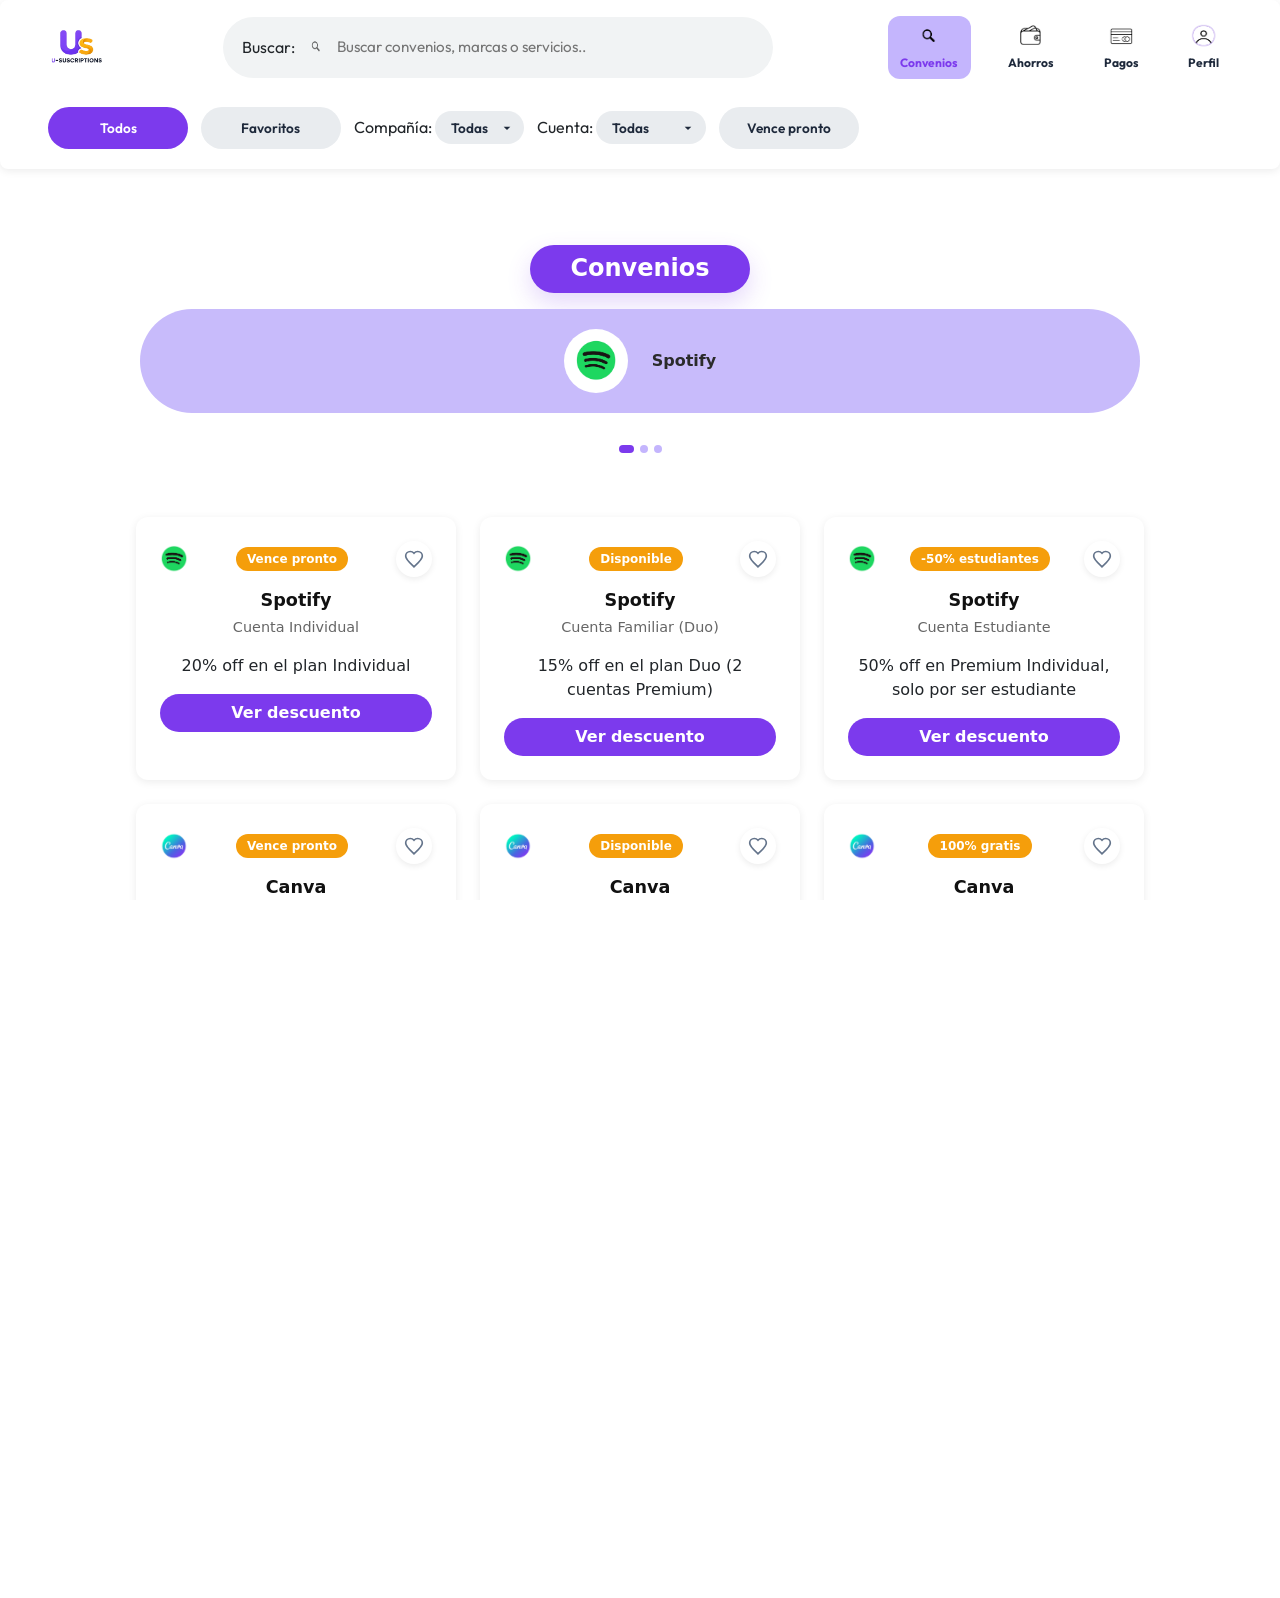
==== commit e4b461a3: "Merge pull request #26 from AnthonyUribe1912/anthony_uribe Errores corregidos gracias a la revision " ====
--- a/pages/buscar-convenios.html
+++ b/pages/buscar-convenios.html
@@ -9,24 +9,26 @@
   <link rel="stylesheet" href="../css/components.css">
   <link rel="stylesheet" href="../css/styles.css">
   <link rel="stylesheet" href="../css/buscar_convenios.css">
+  <link rel="stylesheet" href="../css/extras-tipo-beneficio.css">
   <link href="https://cdn.jsdelivr.net/npm/bootstrap@5.3.3/dist/css/bootstrap.min.css" rel="stylesheet">
-
+  
   <title>Buscar Convenios | U-Subscriptions</title>
 </head>
 <body>
     <header class="header-principal">
         <div class="header-top">
-        <div class=" logo-desktop">
-            <a href="../index.html">
+        <div class="logo-desktop">
+            <a href="inicio.html">
             <img src="../images/logo.png" alt="Logo de U-Subscriptions">
             </a>
         </div>
-        <!-- Barra de búsqueda principal -->
-    <div class="buscador-header">
-      <img src="../images/iconos/icono-buscar.png" alt="" class="icono-buscar">
-      <input type="search" placeholder="Buscar convenios, marcas o servicios..." aria-label="Buscar convenios">
-      <button type="button" class="btn-limpiar" aria-label="Limpiar búsqueda"></button>
-    </div>
+        <!-- Barra de busqueda principal corregida (A2: Etiqueta visible) -->
+        <div class="buscador-header">
+          <label for="inputBuscador" class="label-buscador">Buscar:</label>
+          <img src="../images/iconos/icono-buscar.png" alt="" class="icono-buscar">
+          <input type="search" id="inputBuscador" placeholder="Buscar convenios, marcas o servicios..." aria-label="Buscar convenios">
+          <button type="button" class="btn-limpiar" id="btnLimpiarBusqueda" aria-label="Limpiar búsqueda"></button>
+        </div>
 
            <nav class="nav-desktop" aria-label="Navegación principal">
             <ul>
@@ -36,7 +38,6 @@
                     <span>Convenios</span>
                 </a>
                 </li>
-
                 <li>
                 <a href="panel_ahorro.html">
                     <img src="../images/iconos/icono-ahorro.png" alt="Icono de ahorros">
@@ -58,256 +59,297 @@
             </ul>
             </nav>
         </div>
+        
         <!-- Barra de Filtros tipo Chips/Píldoras deslizables  -->
         <div class="contenedor-chips-filtros">
-    <div class="chips-scroll">
-      <button type="button" class="chip-filtro active">Todos</button>
-      <button type="button" class="chip-filtro" id="btn-filtro-favoritos" data-filtro="favoritos">
-             Favoritos
-        </button>
-      <!-- Dropdown Filtro Compañía -->
-      <div class="dropdown-filtro">
-        <select id="filtro-compania" aria-label="Filtrar por Compañía">
-          <option value="">Compañía: Todas</option>
-          <option value="spotify">Spotify</option>
-          <option value="canva">Canva</option>
-          <option value="notion">Notion</option>
-          <option value="adidas">Adidas</option>
-        </select>
-      </div>
-
-      <!-- Dropdown Filtro Cuenta -->
-      <div class="dropdown-filtro">
-        <select id="filtro-cuenta" aria-label="Filtrar por Tipo de Cuenta">
-          <option value="">Cuenta: Todas</option>
-          <option value="estudiante">Estudiante</option>
-          <option value="familiar">Familiar</option>
-          <option value="individual">Individual</option>
-        </select>
-      </div>
-
-      <button type="button" class="chip-filtro">Vence pronto</button>
-      
-    </div>
-  </div>
-</header>
+            <div class="chips-scroll">
+              <button type="button" class="chip-filtro active" data-filtro="todos">Todos</button>
+              <button type="button" class="chip-filtro" id="btn-filtro-favoritos" data-filtro="favoritos">
+                     Favoritos
+                </button>
+                
+              <!-- Dropdown Filtro Compania (A2: Etiqueta visible) -->
+              <div class="dropdown-filtro">
+                <label for="filtro-compania" class="label-filtro">Compañía:</label>
+                <select id="filtro-compania">
+                  <option value="">Todas</option>
+                  <option value="spotify">Spotify</option>
+                  <option value="canva">Canva</option>
+                  <option value="notion">Notion</option>
+                  <option value="adidas">Adidas</option>
+                </select>
+              </div>
+
+              <!-- Dropdown Filtro Cuenta (A2: Etiqueta visible) -->
+              <div class="dropdown-filtro">
+                <label for="filtro-cuenta" class="label-filtro">Cuenta:</label>
+                <select id="filtro-cuenta">
+                  <option value="">Todas</option>
+                  <option value="estudiante">Estudiante</option>
+                  <option value="familiar">Familiar</option>
+                  <option value="individual">Individual</option>
+                </select>
+              </div>
+
+              <button type="button" class="chip-filtro" data-filtro="vence">Vence pronto</button>
+            </div>
+        </div>
+    </header>
     
-
 <main class="convenios-page">
     <section class="convenios">
-        <div class="page-title-container">
-            <h1 class="page-title">Convenios</h1>
-        </div>
+        <h1>Convenios</h1>
     
-    <!-- Carrusel de servicios -->
-<div id="carouselServicios" class="carousel slide" data-bs-ride="carousel">
-    <div class="carousel-inner">
-        <div class="carousel-item active">
-            <div class="servicio-card">
-                <div class="servicio-icono">
-    <img src="../images/marcas/marca-spotify.png" alt="Spotify">
-</div>
-                <div class="servicio-info">
-                    <p class="servicio-nombre">Spotify</p>
-                    <p class="servicio-cuenta">Cuenta</p>
+        <!-- Carrusel de servicios -->
+        <div id="carouselServicios" class="carousel slide" data-bs-ride="carousel">
+            <div class="carousel-inner">
+                <div class="carousel-item active">
+                    <div class="servicio-card">
+                        <div class="servicio-icono">
+                            <img src="../images/marcas/marca-spotify.png" alt="Spotify">
+                        </div>
+                        <div class="servicio-info">
+                            <p class="servicio-nombre">Spotify</p>
+                        </div>
+                    </div>
+                </div>
+                <div class="carousel-item">
+                    <div class="servicio-card">
+                        <div class="servicio-icono">
+                            <img src="../images/marcas/marca-canva.png" alt="Canva">
+                        </div>
+                        <div class="servicio-info">
+                            <p class="servicio-nombre">Canva</p>
+                        </div>
+                    </div>
+                </div>
+                <div class="carousel-item">
+                    <div class="servicio-card">
+                        <div class="servicio-icono">
+                            <img src="../images/marcas/marca-notion.png" alt="Notion">
+                        </div>
+                        <div class="servicio-info">
+                            <p class="servicio-nombre">Notion</p>
+                        </div>
+                    </div>
                 </div>
             </div>
-        </div>
-        <div class="carousel-item">
-            <div class="servicio-card">
-                <div class="servicio-icono">
-    <img src="../images/marcas/marca-canva.png" alt="Canva">
-</div>
-                <div class="servicio-info">
-                    <p class="servicio-nombre">Canva</p>
-                    <p class="servicio-cuenta">Cuenta</p>
-                </div>
+            <div class="carousel-indicators">
+                <button type="button" data-bs-target="#carouselServicios" data-bs-slide-to="0" class="active" aria-current="true" aria-label="Slide 1"></button>
+                <button type="button" data-bs-target="#carouselServicios" data-bs-slide-to="1" aria-label="Slide 2"></button>
+                <button type="button" data-bs-target="#carouselServicios" data-bs-slide-to="2" aria-label="Slide 3"></button>
             </div>
         </div>
-        <div class="carousel-item">
-            <div class="servicio-card">
-                <div class="servicio-icono">
-    <img src="../images/marcas/marca-notion.png" alt="Notion">
-</div>
-                <div class="servicio-info">
-                    <p class="servicio-nombre">Notion</p>
-                    <p class="servicio-cuenta">Cuenta</p>
-                </div>
-            </div>
-        </div>
-    </div>
-    <div class="carousel-indicators">
-        <button type="button" data-bs-target="#carouselServicios" data-bs-slide-to="0" class="active" aria-current="true" aria-label="Slide 1"></button>
-        <button type="button" data-bs-target="#carouselServicios" data-bs-slide-to="1" aria-label="Slide 2"></button>
-        <button type="button" data-bs-target="#carouselServicios" data-bs-slide-to="2" aria-label="Slide 3"></button>
-    </div>
-</div>
-           
-      
-
-
-    <!-- Grilla de tarjetas de convenios -->
-    <div class="grilla-convenios">
-        <article class="tarjeta-convenio" data-compania="spotify" data-cuenta="estudiante" data-estado="vence">
-            <div class="tarjeta-header">
-                <img src="../images/marcas/marca-spotify.png" alt="Spotify">
-                <span class="badge-estado">Vence pronto</span>
-                <button type="button" class="btn-favorito" aria-label="Agregar a favoritos">
-                    <svg class="icono-corazon" viewBox="0 0 24 24">
-                            <path d="M12 21.35l-1.45-1.32C5.4 15.36 2 12.28 2 8.5 2 5.42 4.42 3 7.5 3c1.74 0 3.41.81 4.5 2.09C13.09 3.81 14.76 3 16.5 3 19.58 3 22 5.42 22 8.5c0 3.78-3.4 6.86-8.55 11.54L12 21.35z"/>
-                        </svg>
-                </button>
-            </div>
-            <p class="tarjeta-compania">Spotify</p>
-            <p class="tarjeta-cuenta">Cuenta</p>
-            <p class="tarjeta-beneficio">20% off en plan anual</p>
-            <a href="pagos.html" target="_blank" rel="noopener noreferrer" style="text-decoration: none;">
-                <button type="button" class="btn-ver-mas">Obtener descuento</button>
-            </a>
-        </article>
-
-        <article class="tarjeta-convenio" data-compania="canva" data-cuenta="familiar" data-estado="vence">
-            <div class="tarjeta-header">
-                <img src="../images/marcas/marca-canva.png" alt="Canva">
-                <span class="badge-estado">Vence pronto</span>
-                <button type="button" class="btn-favorito" aria-label="Agregar a favoritos">
-            <svg class="icono-corazon" viewBox="0 0 24 24">
-                <path d="M12 21.35l-1.45-1.32C5.4 15.36 2 12.28 2 8.5 2 5.42 4.42 3 7.5 3c1.74 0 3.41.81 4.5 2.09C13.09 3.81 14.76 3 16.5 3 19.58 3 22 5.42 22 8.5c0 3.78-3.4 6.86-8.55 11.54L12 21.35z"/>
-            </svg>
-        </button>
-            </div>
-            <p class="tarjeta-compania">Canva</p>
-            <p class="tarjeta-cuenta">Cuenta</p>
-            <p class="tarjeta-beneficio">20% off en plan anual</p>
-            <a href="pagos.html" target="_blank" rel="noopener noreferrer" style="text-decoration: none;">
-                <button type="button" class="btn-ver-mas">Obtener descuento</button>
-            </a>
-        </article>
-
-        <article class="tarjeta-convenio" data-compania="adidas" data-cuenta="familiar" data-estado="vence">
-            <div class="tarjeta-header">
-                <img src="../images/marcas/marca-adidas.png" alt="Adidas">
-                <span class="badge-estado">Vence pronto</span>
-                <button type="button" class="btn-favorito" aria-label="Agregar a favoritos">
-            <svg class="icono-corazon" viewBox="0 0 24 24">
-                <path d="M12 21.35l-1.45-1.32C5.4 15.36 2 12.28 2 8.5 2 5.42 4.42 3 7.5 3c1.74 0 3.41.81 4.5 2.09C13.09 3.81 14.76 3 16.5 3 19.58 3 22 5.42 22 8.5c0 3.78-3.4 6.86-8.55 11.54L12 21.35z"/>
-            </svg>
-        </button>
-            </div>
-            <p class="tarjeta-compania">Adidas</p>
-            <p class="tarjeta-cuenta">Cuenta</p>
-            <p class="tarjeta-beneficio">20% off en plan anual</p>
-            <a href="pagos.html" target="_blank" rel="noopener noreferrer" style="text-decoration: none;">
-                <button type="button" class="btn-ver-mas">Obtener descuento</button>
-            </a>
-        </article>
-
-        <article class="tarjeta-convenio" data-compania="notion" data-cuenta="estudiante" data-estado="vence">
-            <div class="tarjeta-header">
-                <img src="../images/marcas/marca-notion.png" alt="Notion">
-                <span class="badge-estado">Vence pronto</span>
-                <button type="button" class="btn-favorito" aria-label="Agregar a favoritos">
-            <svg class="icono-corazon" viewBox="0 0 24 24">
-                <path d="M12 21.35l-1.45-1.32C5.4 15.36 2 12.28 2 8.5 2 5.42 4.42 3 7.5 3c1.74 0 3.41.81 4.5 2.09C13.09 3.81 14.76 3 16.5 3 19.58 3 22 5.42 22 8.5c0 3.78-3.4 6.86-8.55 11.54L12 21.35z"/>
-            </svg>
-        </button>
-            </div>
-            <p class="tarjeta-compania">Notion</p>
-            <p class="tarjeta-cuenta">Cuenta</p>
-            <p class="tarjeta-beneficio">20% off en plan anual</p>
-            <a href="pagos.html" target="_blank" rel="noopener noreferrer" style="text-decoration: none;">
-                <button type="button" class="btn-ver-mas">Obtener descuento</button>
-            </a>
-        </article>
-        <article class="tarjeta-convenio" data-compania="notion" data-cuenta="estudiante" data-estado="vence">
-            <div class="tarjeta-header">
-                <img src="../images/marcas/marca-notion.png" alt="Notion">
-                <span class="badge-estado">Vence pronto</span>
-                <button type="button" class="btn-favorito" aria-label="Agregar a favoritos">
-            <svg class="icono-corazon" viewBox="0 0 24 24">
-                <path d="M12 21.35l-1.45-1.32C5.4 15.36 2 12.28 2 8.5 2 5.42 4.42 3 7.5 3c1.74 0 3.41.81 4.5 2.09C13.09 3.81 14.76 3 16.5 3 19.58 3 22 5.42 22 8.5c0 3.78-3.4 6.86-8.55 11.54L12 21.35z"/>
-            </svg>
-        </button>
-            </div>
-            <p class="tarjeta-compania">Notion</p>
-            <p class="tarjeta-cuenta">Cuenta</p>
-            <p class="tarjeta-beneficio">20% off en plan anual</p>
-            <a href="pagos.html" target="_blank" rel="noopener noreferrer" style="text-decoration: none;">
-                <button type="button" class="btn-ver-mas">Obtener descuento</button>
-            </a>
-        </article>
-        <article class="tarjeta-convenio" data-compania="notion" data-cuenta="estudiante" data-estado="vence">
-            <div class="tarjeta-header">
-                <img src="../images/marcas/marca-notion.png" alt="Notion">
-                <span class="badge-estado">Vence pronto</span>
-                <button type="button" class="btn-favorito" aria-label="Agregar a favoritos">
-            <svg class="icono-corazon" viewBox="0 0 24 24">
-                <path d="M12 21.35l-1.45-1.32C5.4 15.36 2 12.28 2 8.5 2 5.42 4.42 3 7.5 3c1.74 0 3.41.81 4.5 2.09C13.09 3.81 14.76 3 16.5 3 19.58 3 22 5.42 22 8.5c0 3.78-3.4 6.86-8.55 11.54L12 21.35z"/>
-            </svg>
-        </button>
-            </div>
-            <p class="tarjeta-compania">Notion</p>
-            <p class="tarjeta-cuenta">Cuenta</p>
-            <p class="tarjeta-beneficio">20% off en plan anual</p>
-            <a href="pagos.html" target="_blank" rel="noopener noreferrer" style="text-decoration: none;">
-                <button type="button" class="btn-ver-mas">Obtener descuento</button>
-            </a>
-        </article>
-        <article class="tarjeta-convenio" data-compania="notion" data-cuenta="estudiante" data-estado="vence">
-            <div class="tarjeta-header">
-                <img src="../images/marcas/marca-notion.png" alt="Notion">
-                <span class="badge-estado">Vence pronto</span>
-                <button type="button" class="btn-favorito" aria-label="Agregar a favoritos">
-            <svg class="icono-corazon" viewBox="0 0 24 24">
-                <path d="M12 21.35l-1.45-1.32C5.4 15.36 2 12.28 2 8.5 2 5.42 4.42 3 7.5 3c1.74 0 3.41.81 4.5 2.09C13.09 3.81 14.76 3 16.5 3 19.58 3 22 5.42 22 8.5c0 3.78-3.4 6.86-8.55 11.54L12 21.35z"/>
-            </svg>
-        </button>
-            </div>
-            <p class="tarjeta-compania">Notion</p>
-            <p class="tarjeta-cuenta">Cuenta</p>
-            <p class="tarjeta-beneficio">20% off en plan anual</p>
-            <a href="pagos.html" target="_blank" rel="noopener noreferrer" style="text-decoration: none;">
-                <button type="button" class="btn-ver-mas">Obtener descuento</button>
-            </a>
-        </article>
-         <article class="tarjeta-convenio" data-compania="notion" data-cuenta="estudiante" data-estado="vence">
-            <div class="tarjeta-header">
-                <img src="../images/marcas/marca-notion.png" alt="Notion">
-                <span class="badge-estado">Vence pronto</span>
-                <button type="button" class="btn-favorito" aria-label="Agregar a favoritos">
-            <svg class="icono-corazon" viewBox="0 0 24 24">
-                <path d="M12 21.35l-1.45-1.32C5.4 15.36 2 12.28 2 8.5 2 5.42 4.42 3 7.5 3c1.74 0 3.41.81 4.5 2.09C13.09 3.81 14.76 3 16.5 3 19.58 3 22 5.42 22 8.5c0 3.78-3.4 6.86-8.55 11.54L12 21.35z"/>
-            </svg>
-        </button>
-            </div>
-            <p class="tarjeta-compania">Notion</p>
-            <p class="tarjeta-cuenta">Cuenta</p>
-            <p class="tarjeta-beneficio">20% off en plan anual</p>
-            <a href="pagos.html" target="_blank" rel="noopener noreferrer" style="text-decoration: none;">
-                <button type="button" class="btn-ver-mas">Obtener descuento</button>
-            </a>
-        </article>
-         <article class="tarjeta-convenio" data-compania="notion" data-cuenta="estudiante" data-estado="vence">
-            <div class="tarjeta-header">
-                <img src="../images/marcas/marca-notion.png" alt="Notion">
-                <span class="badge-estado">Vence pronto</span>
-                <button type="button" class="btn-favorito" aria-label="Agregar a favoritos">
-            <svg class="icono-corazon" viewBox="0 0 24 24">
-                <path d="M12 21.35l-1.45-1.32C5.4 15.36 2 12.28 2 8.5 2 5.42 4.42 3 7.5 3c1.74 0 3.41.81 4.5 2.09C13.09 3.81 14.76 3 16.5 3 19.58 3 22 5.42 22 8.5c0 3.78-3.4 6.86-8.55 11.54L12 21.35z"/>
-            </svg>
-        </button>
-            </div>
-            <p class="tarjeta-compania">Notion</p>
-            <p class="tarjeta-cuenta">Cuenta</p>
-            <p class="tarjeta-beneficio">20% off en plan anual</p>
-            <a href="pagos.html" target="_blank" rel="noopener noreferrer" style="text-decoration: none;">
-                <button type="button" class="btn-ver-mas">Obtener descuento</button>
-            </a>
-        </article>
-    </div>
-</section>
+
+        <!-- Grilla de tarjetas de convenios -->
+        <div class="grilla-convenios">
+            <!-- Spotify Individual — cupon -->
+            <article class="tarjeta-convenio" data-compania="spotify" data-cuenta="individual" data-estado="vence" data-tipo-beneficio="cupon">
+                <div class="tarjeta-header">
+                    <img src="../images/marcas/marca-spotify.png" alt="Spotify">
+                    <span class="badge-estado">Vence pronto</span>
+                    <button type="button" class="btn-favorito" aria-label="Agregar a favoritos" aria-pressed="false">
+                        <svg class="icono-corazon" viewBox="0 0 24 24">
+                            <path d="M12 21.35l-1.45-1.32C5.4 15.36 2 12.28 2 8.5 2 5.42 4.42 3 7.5 3c1.74 0 3.41.81 4.5 2.09C13.09 3.81 14.76 3 16.5 3 19.58 3 22 5.42 22 8.5c0 3.78-3.4 6.86-8.55 11.54L12 21.35z"/>
+                        </svg>
+                    </button>
+                </div>
+                <p class="tarjeta-compania">Spotify</p>
+                <p class="tarjeta-cuenta">Cuenta Individual</p>
+                <p class="tarjeta-beneficio">20% off en el plan Individual</p>
+                <button type="button" class="btn-ver-mas" aria-expanded="false">Ver descuento</button>
+                <div class="detalle-descuento" hidden>
+                    <p><strong>Código:</strong> SPOT20</p>
+                    <p>20% de descuento en el plan Individual, válido hasta el 31/12/2026.</p>
+                    <a href="pagos.html" class="btn-ir-pagos">Ir a Pagos y Renovaciones</a>
+                </div>
+            </article>
+
+            <!-- Spotify Duo — cupon, cuenta familiar -->
+            <article class="tarjeta-convenio" data-compania="spotify" data-cuenta="familiar" data-estado="activo" data-tipo-beneficio="cupon">
+                <div class="tarjeta-header">
+                    <img src="../images/marcas/marca-spotify.png" alt="Spotify">
+                    <span class="badge-estado">Disponible</span>
+                    <button type="button" class="btn-favorito" aria-label="Agregar a favoritos" aria-pressed="false">
+                        <svg class="icono-corazon" viewBox="0 0 24 24">
+                            <path d="M12 21.35l-1.45-1.32C5.4 15.36 2 12.28 2 8.5 2 5.42 4.42 3 7.5 3c1.74 0 3.41.81 4.5 2.09C13.09 3.81 14.76 3 16.5 3 19.58 3 22 5.42 22 8.5c0 3.78-3.4 6.86-8.55 11.54L12 21.35z"/>
+                        </svg>
+                    </button>
+                </div>
+                <p class="tarjeta-compania">Spotify</p>
+                <p class="tarjeta-cuenta">Cuenta Familiar (Duo)</p>
+                <p class="tarjeta-beneficio">15% off en el plan Duo (2 cuentas Premium)</p>
+                <button type="button" class="btn-ver-mas" aria-expanded="false">Ver descuento</button>
+                <div class="detalle-descuento" hidden>
+                    <p><strong>Código:</strong> SPOTDUO15</p>
+                    <p>15% de descuento en el plan Duo, válido hasta el 15/11/2026.</p>
+                    <a href="pagos.html" class="btn-ir-pagos">Ir a Pagos y Renovaciones</a>
+                </div>
+            </article>
+
+            <!-- Spotify Estudiante — verificacion -->
+            <article class="tarjeta-convenio" data-compania="spotify" data-cuenta="estudiante" data-estado="activo" data-tipo-beneficio="verificacion">
+                <div class="tarjeta-header">
+                    <img src="../images/marcas/marca-spotify.png" alt="Spotify">
+                    <span class="badge-estado">-50% estudiantes</span>
+                    <button type="button" class="btn-favorito" aria-label="Agregar a favoritos" aria-pressed="false">
+                        <svg class="icono-corazon" viewBox="0 0 24 24">
+                            <path d="M12 21.35l-1.45-1.32C5.4 15.36 2 12.28 2 8.5 2 5.42 4.42 3 7.5 3c1.74 0 3.41.81 4.5 2.09C13.09 3.81 14.76 3 16.5 3 19.58 3 22 5.42 22 8.5c0 3.78-3.4 6.86-8.55 11.54L12 21.35z"/>
+                        </svg>
+                    </button>
+                </div>
+                <p class="tarjeta-compania">Spotify</p>
+                <p class="tarjeta-cuenta">Cuenta Estudiante</p>
+                <p class="tarjeta-beneficio">50% off en Premium Individual, solo por ser estudiante</p>
+                <button type="button" class="btn-ver-mas" aria-expanded="false">Ver descuento</button>
+                <div class="detalle-descuento" hidden>
+                    <p>Spotify te da <strong>50% de descuento</strong> en el plan Individual al verificar tu condición de estudiante (documento + correo institucional).</p>
+                    <p class="nota-sin-codigo">No necesitas un código: el descuento se aplica después de verificarte.</p>
+                    <a href="pagos.html" class="btn-ir-pagos">Verificar y activar mi beneficio</a>
+                </div>
+            </article>
+
+            <!-- Canva Pro — cupon, individual -->
+            <article class="tarjeta-convenio" data-compania="canva" data-cuenta="individual" data-estado="vence" data-tipo-beneficio="cupon">
+                <div class="tarjeta-header">
+                    <img src="../images/marcas/marca-canva.png" alt="Canva">
+                    <span class="badge-estado">Vence pronto</span>
+                    <button type="button" class="btn-favorito" aria-label="Agregar a favoritos" aria-pressed="false">
+                        <svg class="icono-corazon" viewBox="0 0 24 24">
+                            <path d="M12 21.35l-1.45-1.32C5.4 15.36 2 12.28 2 8.5 2 5.42 4.42 3 7.5 3c1.74 0 3.41.81 4.5 2.09C13.09 3.81 14.76 3 16.5 3 19.58 3 22 5.42 22 8.5c0 3.78-3.4 6.86-8.55 11.54L12 21.35z"/>
+                        </svg>
+                    </button>
+                </div>
+                <p class="tarjeta-compania">Canva</p>
+                <p class="tarjeta-cuenta">Cuenta Individual</p>
+                <p class="tarjeta-beneficio">30% off en Canva Pro anual</p>
+                <button type="button" class="btn-ver-mas" aria-expanded="false">Ver descuento</button>
+                <div class="detalle-descuento" hidden>
+                    <p><strong>Código:</strong> CANVA30</p>
+                    <p>30% de descuento en Canva Pro anual, válido hasta el 30/11/2026.</p>
+                    <a href="pagos.html" class="btn-ir-pagos">Ir a Pagos y Renovaciones</a>
+                </div>
+            </article>
+
+            <!-- Canva for Teams — cupon, familiar -->
+            <article class="tarjeta-convenio" data-compania="canva" data-cuenta="familiar" data-estado="activo" data-tipo-beneficio="cupon">
+                <div class="tarjeta-header">
+                    <img src="../images/marcas/marca-canva.png" alt="Canva">
+                    <span class="badge-estado">Disponible</span>
+                    <button type="button" class="btn-favorito" aria-label="Agregar a favoritos" aria-pressed="false">
+                        <svg class="icono-corazon" viewBox="0 0 24 24">
+                            <path d="M12 21.35l-1.45-1.32C5.4 15.36 2 12.28 2 8.5 2 5.42 4.42 3 7.5 3c1.74 0 3.41.81 4.5 2.09C13.09 3.81 14.76 3 16.5 3 19.58 3 22 5.42 22 8.5c0 3.78-3.4 6.86-8.55 11.54L12 21.35z"/>
+                        </svg>
+                    </button>
+                </div>
+                <p class="tarjeta-compania">Canva</p>
+                <p class="tarjeta-cuenta">Cuenta Familiar (hasta 5 integrantes)</p>
+                <p class="tarjeta-beneficio">25% off en Canva for Teams</p>
+                <button type="button" class="btn-ver-mas" aria-expanded="false">Ver descuento</button>
+                <div class="detalle-descuento" hidden>
+                    <p><strong>Código:</strong> CANVATEAMS25</p>
+                    <p>25% de descuento en Canva for Teams, válido hasta el 20/12/2026.</p>
+                    <a href="pagos.html" class="btn-ir-pagos">Ir a Pagos y Renovaciones</a>
+                </div>
+            </article>
+
+            <!-- Canva for Education — verificacion, estudiante, gratis -->
+            <article class="tarjeta-convenio" data-compania="canva" data-cuenta="estudiante" data-estado="activo" data-tipo-beneficio="verificacion">
+                <div class="tarjeta-header">
+                    <img src="../images/marcas/marca-canva.png" alt="Canva">
+                    <span class="badge-estado badge-gratis">100% gratis</span>
+                    <button type="button" class="btn-favorito" aria-label="Agregar a favoritos" aria-pressed="false">
+                        <svg class="icono-corazon" viewBox="0 0 24 24">
+                            <path d="M12 21.35l-1.45-1.32C5.4 15.36 2 12.28 2 8.5 2 5.42 4.42 3 7.5 3c1.74 0 3.41.81 4.5 2.09C13.09 3.81 14.76 3 16.5 3 19.58 3 22 5.42 22 8.5c0 3.78-3.4 6.86-8.55 11.54L12 21.35z"/>
+                        </svg>
+                    </button>
+                </div>
+                <p class="tarjeta-compania">Canva</p>
+                <p class="tarjeta-cuenta">Cuenta Estudiante</p>
+                <p class="tarjeta-beneficio">Canva for Education gratis, solo por ser estudiante</p>
+                <button type="button" class="btn-ver-mas" aria-expanded="false">Ver descuento</button>
+                <div class="detalle-descuento" hidden>
+                    <p>Canva te da acceso completo a <strong>Canva for Education sin costo</strong> al verificar tu condición de estudiante con tu correo institucional.</p>
+                    <p class="nota-sin-codigo">No necesitas un código: el acceso se activa al verificarte.</p>
+                    <a href="pagos.html" class="btn-ir-pagos">Verificar y activar mi beneficio</a>
+                </div>
+            </article>
+
+            <!-- Adidas Creators Club — cupon, individual -->
+            <article class="tarjeta-convenio" data-compania="adidas" data-cuenta="individual" data-estado="vence" data-tipo-beneficio="cupon">
+                <div class="tarjeta-header">
+                    <img src="../images/marcas/marca-adidas.png" alt="Adidas">
+                    <span class="badge-estado">Vence pronto</span>
+                    <button type="button" class="btn-favorito" aria-label="Agregar a favoritos" aria-pressed="false">
+                        <svg class="icono-corazon" viewBox="0 0 24 24">
+                            <path d="M12 21.35l-1.45-1.32C5.4 15.36 2 12.28 2 8.5 2 5.42 4.42 3 7.5 3c1.74 0 3.41.81 4.5 2.09C13.09 3.81 14.76 3 16.5 3 19.58 3 22 5.42 22 8.5c0 3.78-3.4 6.86-8.55 11.54L12 21.35z"/>
+                        </svg>
+                    </button>
+                </div>
+                <p class="tarjeta-compania">Adidas</p>
+                <p class="tarjeta-cuenta">Cuenta Individual</p>
+                <p class="tarjeta-beneficio">15% off en tu primera compra online</p>
+                <button type="button" class="btn-ver-mas" aria-expanded="false">Ver descuento</button>
+                <div class="detalle-descuento" hidden>
+                    <p><strong>Código:</strong> ADICLUB15</p>
+                    <p>15% de descuento en tu primera compra, válido hasta el 10/12/2026.</p>
+                    <a href="pagos.html" class="btn-ir-pagos">Ir a Pagos y Renovaciones</a>
+                </div>
+            </article>
+
+            <!-- Adidas Estudiantes — verificacion -->
+            <article class="tarjeta-convenio" data-compania="adidas" data-cuenta="estudiante" data-estado="activo" data-tipo-beneficio="verificacion">
+                <div class="tarjeta-header">
+                    <img src="../images/marcas/marca-adidas.png" alt="Adidas">
+                    <span class="badge-estado">-10% estudiantes</span>
+                    <button type="button" class="btn-favorito" aria-label="Agregar a favoritos" aria-pressed="false">
+                        <svg class="icono-corazon" viewBox="0 0 24 24">
+                            <path d="M12 21.35l-1.45-1.32C5.4 15.36 2 12.28 2 8.5 2 5.42 4.42 3 7.5 3c1.74 0 3.41.81 4.5 2.09C13.09 3.81 14.76 3 16.5 3 19.58 3 22 5.42 22 8.5c0 3.78-3.4 6.86-8.55 11.54L12 21.35z"/>
+                        </svg>
+                    </button>
+                </div>
+                <p class="tarjeta-compania">Adidas</p>
+                <p class="tarjeta-cuenta">Cuenta Estudiante</p>
+                <p class="tarjeta-beneficio">10% de descuento adicional para estudiantes verificados</p>
+                <button type="button" class="btn-ver-mas" aria-expanded="false">Ver descuento</button>
+                <div class="detalle-descuento" hidden>
+                    <p>Adidas te da <strong>10% de descuento adicional</strong> (acumulable con otras promociones) al verificar tu condición de estudiante.</p>
+                    <p class="nota-sin-codigo">No necesitas un código: el descuento se aplica después de verificarte.</p>
+                    <a href="pagos.html" class="btn-ir-pagos">Verificar y activar mi beneficio</a>
+                </div>
+            </article>
+
+            <!-- Notion Plus estudiante — verificacion, gratis -->
+            <article class="tarjeta-convenio" data-compania="notion" data-cuenta="estudiante" data-estado="activo" data-tipo-beneficio="verificacion">
+                <div class="tarjeta-header">
+                    <img src="../images/marcas/marca-notion.png" alt="Notion">
+                    <span class="badge-estado badge-gratis">1 año gratis</span>
+                    <button type="button" class="btn-favorito" aria-label="Agregar a favoritos" aria-pressed="false">
+                        <svg class="icono-corazon" viewBox="0 0 24 24">
+                            <path d="M12 21.35l-1.45-1.32C5.4 15.36 2 12.28 2 8.5 2 5.42 4.42 3 7.5 3c1.74 0 3.41.81 4.5 2.09C13.09 3.81 14.76 3 16.5 3 19.58 3 22 5.42 22 8.5c0 3.78-3.4 6.86-8.55 11.54L12 21.35z"/>
+                        </svg>
+                    </button>
+                </div>
+                <p class="tarjeta-compania">Notion</p>
+                <p class="tarjeta-cuenta">Cuenta Estudiante</p>
+                <p class="tarjeta-beneficio">Plan Plus gratis por 1 año, solo por ser estudiante</p>
+                <button type="button" class="btn-ver-mas" aria-expanded="false">Ver descuento</button>
+                <div class="detalle-descuento" hidden>
+                    <p>Notion te da <strong>1 año gratis</strong> del plan Plus al verificar tu condición de estudiante con tu correo institucional.</p>
+                    <p class="nota-sin-codigo">No necesitas un código: el acceso se activa al verificarte.</p>
+                    <a href="pagos.html" class="btn-ir-pagos">Verificar y activar mi beneficio</a>
+                </div>
+            </article>
+        </div>
+
+        <div class="estado-vacio-favoritos" id="estadoVacioFavoritos" hidden>
+            <p>Aún no tienes convenios en favoritos.</p>
+            <button type="button" id="btnVerListado" class="link-ver-listado">
+                Ver todos los convenios y agregar 
+            </button>
+        </div>
+    </section>
 </main>
-
 
     <footer class="site-footer">
       <div class="social-icons">
@@ -323,85 +365,12 @@
       </div>
       <p class="footer-text">Síguenos para nuevas promociones</p>
     </footer>    
-    <script src="https://cdn.jsdelivr.net/npm/bootstrap@5.3.3/dist/js/bootstrap.bundle.min.js"></script>
-   
-    
-    <script>
-document.addEventListener('DOMContentLoaded', () => {
-    const btnsFavoritos = document.querySelectorAll('.btn-favorito');
-    const todosLosChips = document.querySelectorAll('.chip-filtro');
-    const selectCompania = document.getElementById('filtro-compania');
-    const selectCuenta = document.getElementById('filtro-cuenta');
-    const tarjetas = document.querySelectorAll('.tarjeta-convenio');
-
-    let filtroActivo = 'todos';
-
-    // Función principal para filtrar las tarjetas según todos los criterios
-    function aplicarFiltros() {
-        const companiaSeleccionada = selectCompania ? selectCompania.value.toLowerCase() : '';
-        const cuentaSeleccionada = selectCuenta ? selectCuenta.value.toLowerCase() : '';
-
-        tarjetas.forEach(tarjeta => {
-            const esFavorito = tarjeta.querySelector('.btn-favorito').classList.contains('activo');
-            const dataCompania = (tarjeta.getAttribute('data-compania') || '').toLowerCase();
-            const dataCuenta = (tarjeta.getAttribute('data-cuenta') || '').toLowerCase();
-            const dataEstado = (tarjeta.getAttribute('data-estado') || '').toLowerCase();
-
-            let cumpleChip = false;
-
-            // Evaluamos el chip seleccionado
-            if (filtroActivo === 'todos') {
-                cumpleChip = true;
-            } else if (filtroActivo === 'favoritos') {
-                cumpleChip = esFavorito;
-            } else if (filtroActivo === 'vence') {
-                cumpleChip = (dataEstado === 'vence');
-            }
-
-            // Evaluamos los desplegables <select>
-            const cumpleCompania = !companiaSeleccionada || dataCompania === companiaSeleccionada;
-            const cumpleCuenta = !cuentaSeleccionada || dataCuenta === cuentaSeleccionada;
-
-            // Mostrar u ocultar la tarjeta segun si cumple todos los criterios
-            if (cumpleChip && cumpleCompania && cumpleCuenta) {
-                tarjeta.style.display = 'block';
-            } else {
-                tarjeta.style.display = 'none';
-            }
-        });
-    }
-
-    // 1. Interacción del Corazón
-    btnsFavoritos.forEach(btn => {
-        btn.addEventListener('click', (e) => {
-            e.preventDefault();
-            btn.classList.toggle('activo');
-            aplicarFiltros(); // Re-evalua los filtros por si está activo el chip de Favoritos
-        });
-    });
-
-    // 2. Interaccion de las pildoras / chips
-    todosLosChips.forEach(chip => {
-        chip.addEventListener('click', () => {
-            todosLosChips.forEach(c => c.classList.remove('active'));
-            chip.classList.add('active');
-
-            filtroActivo = chip.getAttribute('data-filtro') || 'todos';
-            aplicarFiltros();
-        });
-    });
-
-    // 3. Interaccion de los dropdowns (<select>)
-    if (selectCompania) selectCompania.addEventListener('change', aplicarFiltros);
-    if (selectCuenta) selectCuenta.addEventListener('change', aplicarFiltros);
-});
-</script>
-    
-    <!-- Navegación Móvil Inferior con Logo Integrado -->
+
+    <!-- Navegación Movil Inferior con Logo Integrado -->
     <nav class="nav-mobile-bottom" aria-label="Navegación móvil">
         <ul>
             <li>
-                <a href="../index.html" class="nav-logo-link">
+                <a href="index.html" class="nav-logo-link">
                     <img src="../images/logo.png" alt="Inicio" class="img-logo-nav">
                     <span>Inicio</span>
                 </a>
@@ -424,6 +393,10 @@
                     <span>Pagos</span>
                 </a>
             </li>
+            <button id="menu-Notificaciones">
+                <img src="../images/iconos/icono-notificaciones.png" alt="Icono de pagos">
+                <span>Notificaciones</span>
+            </button>
             <li>
                 <a href="perfil.html">
                     <img src="../images/iconos/icono-perfil.png" alt="">
@@ -432,5 +405,8 @@
             </li>
         </ul>
     </nav>
+    <script src="https://cdn.jsdelivr.net/npm/bootstrap@5.3.3/dist/js/bootstrap.bundle.min.js"></script>
+    <script src="../js/notificaciones.js"></script>
+    <script src="../js/buscar-convenios.js" defer></script>
 </body>
 </html>
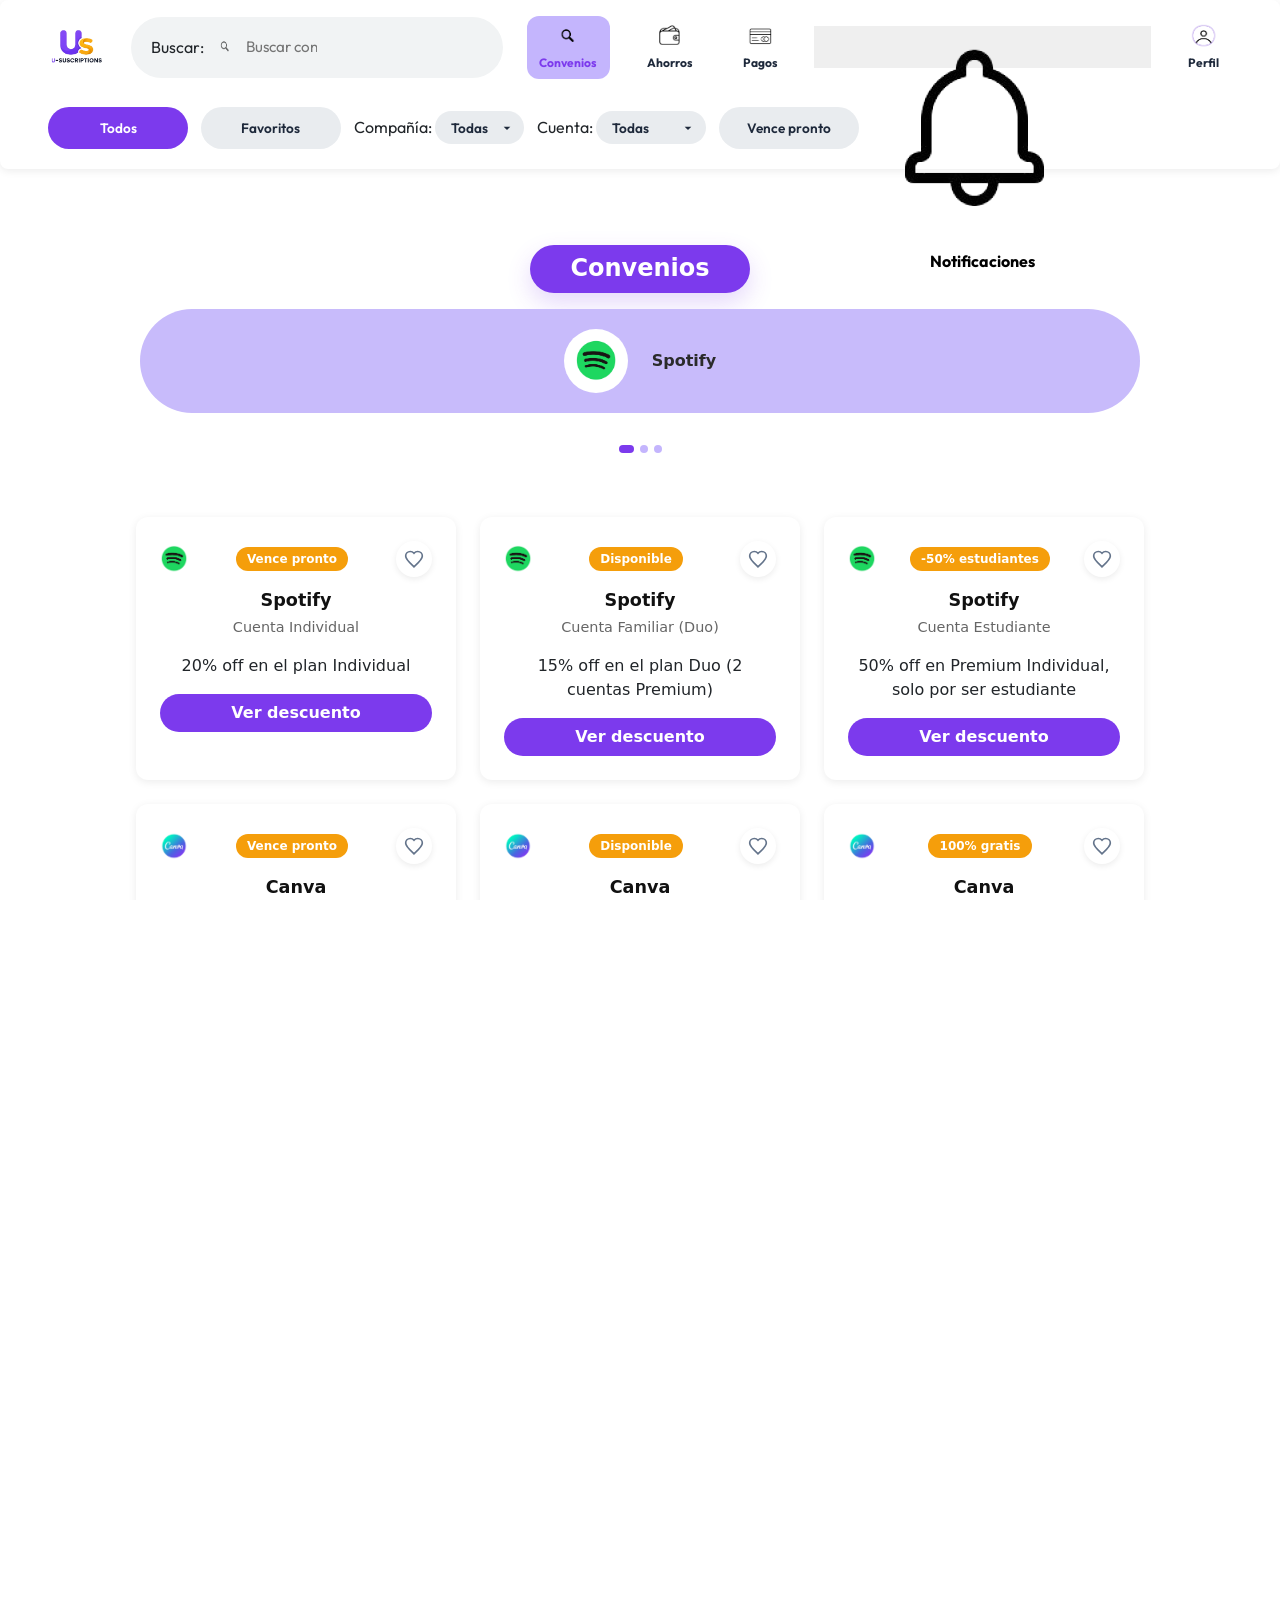
==== commit 85925035: "se agrega footer a pagos y perfil, correcion del botono notificaciones en busqueda de convenios" ====
--- a/pages/buscar-convenios.html
+++ b/pages/buscar-convenios.html
@@ -50,6 +50,10 @@
                     <span>Pagos</span>
                 </a>
                 </li>
+                <button id="menu-Notificaciones">
+                    <img src="../images/iconos/icono-notificaciones.png" alt="Icono de pagos">
+                    <span>Notificaciones</span>
+                </button>
                 <li>
                 <a href="perfil.html">
                     <img src="../images/iconos/icono-perfil.png" alt="Icono de perfil">
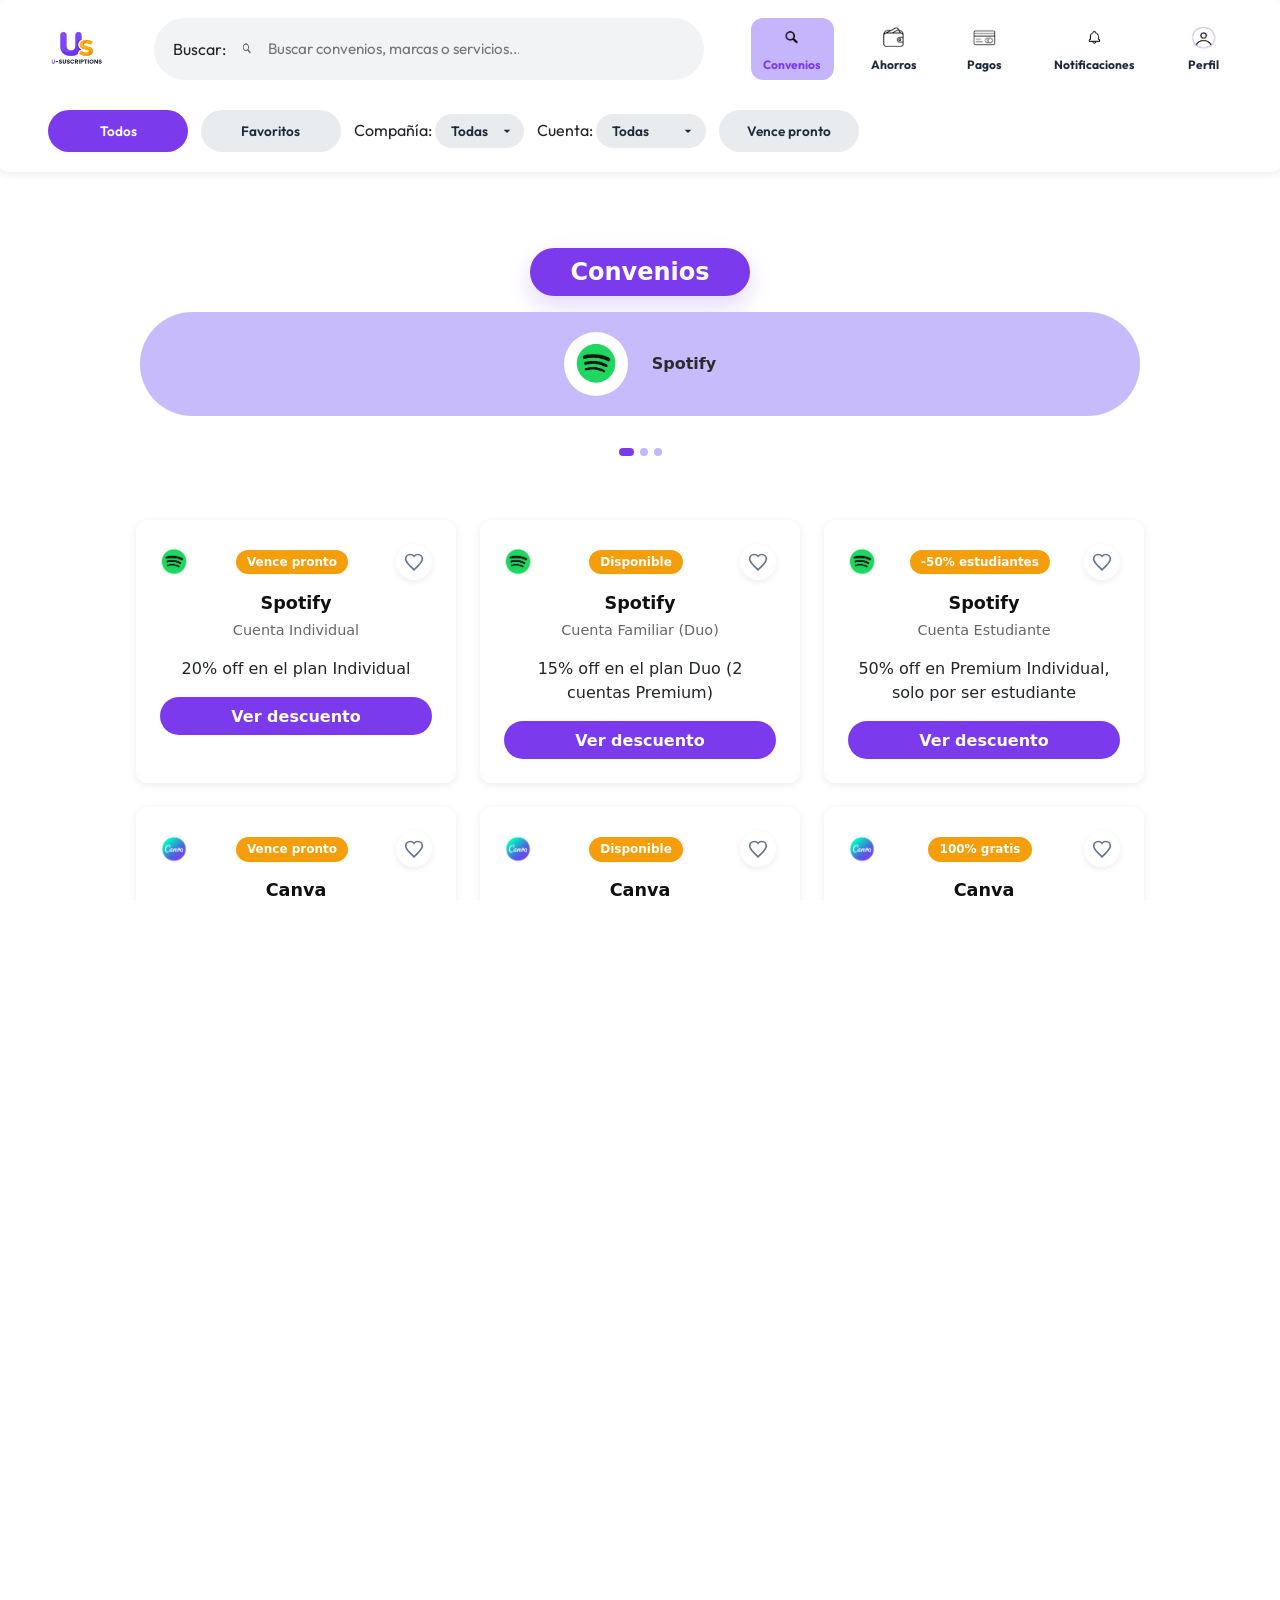
==== commit 98058f80: "Correcion menu inferior en todas las pantallas" ====
--- a/pages/buscar-convenios.html
+++ b/pages/buscar-convenios.html
@@ -18,7 +18,7 @@
     <header class="header-principal">
         <div class="header-top">
         <div class="logo-desktop">
-            <a href="inicio.html">
+            <a href="../index.html">
             <img src="../images/logo.png" alt="Logo de U-Subscriptions">
             </a>
         </div>
@@ -374,7 +374,7 @@
     <nav class="nav-mobile-bottom" aria-label="Navegación móvil">
         <ul>
             <li>
-                <a href="index.html" class="nav-logo-link">
+                <a href="../index.html" class="nav-logo-link">
                     <img src="../images/logo.png" alt="Inicio" class="img-logo-nav">
                     <span>Inicio</span>
                 </a>
@@ -397,10 +397,12 @@
                     <span>Pagos</span>
                 </a>
             </li>
-            <button id="menu-Notificaciones">
-                <img src="../images/iconos/icono-notificaciones.png" alt="Icono de pagos">
-                <span>Notificaciones</span>
-            </button>
+            <li>
+                <button type="button" class="menu-notificaciones-mobile" aria-label="Abrir notificaciones">
+                    <img src="../images/iconos/icono-notificaciones.png" alt="Notificaciones">
+                    <span>Notificaciones</span>
+                </button>
+            </li>
             <li>
                 <a href="perfil.html">
                     <img src="../images/iconos/icono-perfil.png" alt="">
--- a/css/components.css
+++ b/css/components.css
@@ -34,15 +34,12 @@
   --shadow-sm: 0 2px 8px rgba(0, 0, 0, 0.08);
 }
 
-
-/*Estilos de pagina general*/
-
+/* Estilos de pagina general */
 * {
-    box-sizing: border-box;
-    margin: 0;
-    padding: 0;
-}
-
+  box-sizing: border-box;
+  margin: 0;
+  padding: 0;
+}
 
 body {
   margin: 0;
@@ -52,47 +49,52 @@
   background-color: #f8f8fb;
 }
 
-
-/*Titulos, subtitulos*/
-
-h1{
-	margin: 0;
-	padding: 0.75rem 2rem;
-	border-radius: 999px;
-	background: radial-gradient(circle,var(--color-primary) 60%, rgba(103, 39, 214, 1) 60%, rgba(103, 39, 214, 1) 80%, rgb(63, 32, 130) 80%);
-	color: var(--color-white);
-	font-size: 1.75rem;
-	font-weight: var(--font-weight-bold);
-	text-align: center;
-	box-shadow: 0 16px 30px rgba(124, 58, 237, 0.18);
-}
-
-h2{
-	align-self: center;
-	padding: 0.75rem 1.5rem;
-	border-radius: 999px;
-	border: 2px solid var(--color-accent);
-	color: var(--color-text-dark);
-	font-weight: var(--font-weight-bold);
-	font-size: var(--font-size-base);
-	background: rgba(245, 158, 11, 0.08);
-	justify-self: center;
-}
-
-
-/*Elementos pagina */
+/* Titulos, subtitulos */
+h1 {
+  margin: 0;
+  padding: 0.75rem 2rem;
+  border-radius: 999px;
+  background: radial-gradient(circle, var(--color-primary) 60%, rgba(103, 39, 214, 1) 60%, rgba(103, 39, 214, 1) 80%, rgb(63, 32, 130) 80%);
+  color: #FFFFFF !important; /* Fuerza el color blanco del texto */
+  font-size: 1.75rem;
+  font-weight: var(--font-weight-bold);
+  text-align: center;
+  box-shadow: 0 16px 30px rgba(124, 58, 237, 0.18);
+}
+
+h2 {
+  align-self: center;
+  padding: 0.75rem 1.5rem;
+  border-radius: 999px;
+  border: 2px solid var(--color-accent);
+  color: var(--color-text-dark);
+  font-weight: var(--font-weight-bold);
+  font-size: 1.5rem;
+  line-height: 1.2;
+  background: rgba(245, 158, 11, 0.08);
+  justify-self: center;
+  margin: 0;
+}
+
+/* Elementos pagina */
 header {
+  width: 100%;
+  max-width: 100%;
   display: flex;
   align-items: center;
   justify-content: space-between;
   padding: var(--spacing-md) var(--spacing-xl);
   background-color: var(--color-white);
-  border-radius: var(--radius-sm);
+  border-radius: 0;
   box-shadow: var(--shadow-sm);
-}
-.logo img {
-  height: 48px;
-  width: auto;
+  box-sizing: border-box;
+}
+
+.logo img,
+.logo-desktop img {
+  max-width: 140px;
+  height: auto;
+  max-height: 45px;
   object-fit: contain;
 }
 
@@ -131,7 +133,10 @@
   text-align: center;
 }
 
+
+
 nav a:hover,
+nav a.active,
 nav a:focus-visible {
   background-color: var(--color-primary-light);
   color: var(--color-primary);
@@ -157,11 +162,278 @@
 }
 
 
-
-footer{
+/* Asegura posicionamiento para que el panel se despliegue relativo al header */
+header {
+  position: relative;
+}
+
+/* Reset de estilos específicos para el botón del menú de Notificaciones */
+nav button#menu-Notificaciones {
+  background: transparent;
+  border: none;
+  outline: none;
+  box-shadow: none;
+  min-width: unset; /* Quita los 140px del botón general */
+  height: auto;     /* Quita los 42px del botón general */
+  font-family: inherit;
+  cursor: pointer;
   display: flex;
   flex-direction: column;
   align-items: center;
+  justify-content: center;
+  padding: var(--spacing-sm) var(--spacing-md);
+  border-radius: var(--radius-md);
+  color: var(--color-text-dark);
+  transition: background-color var(--transition-fast), color var(--transition-fast);
+}
+
+nav button#menu-Notificaciones img {
+  width: 28px;
+  height: 28px;
+  object-fit: contain;
+  margin-bottom: var(--spacing-xs);
+}
+
+nav button#menu-Notificaciones span {
+  font-size: var(--font-size-sm);
+  font-weight: var(--font-weight-bold);
+  text-align: center;
+  font-family: var(--font-family-base);
+}
+
+nav button#menu-Notificaciones:hover,
+nav button#menu-Notificaciones.active {
+  background-color: var(--color-primary-light);
+  color: var(--color-primary);
+  transform: none; /* Previene el translateY genérico */
+}
+
+/* ==========================================================
+   PANEL FLOTANTE DE NOTIFICACIONES (Debajo del Header)
+   ========================================================== */
+.notifications-panel {
+  position: absolute;
+  top: 100%; /* Despliega inmediatamente debajo del header sin taparlo */
+  right: var(--spacing-xl);
+  width: 360px;
+  max-width: calc(100vw - 32px);
+  background-color: var(--color-white);
+  border-radius: var(--radius-md);
+  box-shadow: 0 10px 25px rgba(0, 0, 0, 0.15);
+  border: 1px solid var(--color-border);
+  z-index: 1100;
+  overflow: hidden;
+  display: none;
+  animation: fadeInDown 0.2s ease-out forwards;
+}
+
+.notifications-panel.show {
+  display: block;
+}
+
+@keyframes fadeInDown {
+  from {
+    opacity: 0;
+    transform: translateY(-8px);
+  }
+  to {
+    opacity: 1;
+    transform: translateY(0);
+  }
+}
+
+.notifications-header {
+  display: flex;
+  justify-content: space-between;
+  align-items: center;
+  padding: 12px 16px;
+  background-color: var(--color-bg);
+  border-bottom: 1px solid var(--color-border);
+}
+
+.notifications-header h3 {
+  font-size: 0.95rem;
+  font-weight: 700;
+  color: var(--color-text-dark);
+  margin: 0;
+}
+
+.notifications-header .mark-all-read {
+  font-size: 0.75rem;
+  color: var(--color-primary);
+  background: none;
+  border: none;
+  min-width: unset;
+  height: auto;
+  cursor: pointer;
+  font-weight: 600;
+  padding: 0;
+}
+
+.notifications-header .mark-all-read:hover {
+  text-decoration: underline;
+  transform: none;
+}
+
+.notifications-list {
+  max-height: 320px;
+  overflow-y: auto;
+  list-style: none;
+  margin: 0;
+  padding: 0;
+}
+
+.notification-item {
+  display: flex;
+  align-items: flex-start;
+  gap: 12px;
+  padding: 12px 16px;
+  border-bottom: 1px solid var(--color-border);
+  transition: background-color 0.2s ease;
+  cursor: pointer;
+}
+
+.notification-item:last-child {
+  border-bottom: none;
+}
+
+.notification-item:hover {
+  background-color: #f1f5f9;
+}
+
+.notification-item.unread {
+  background-color: #f3e8ff;
+}
+
+.notification-icon {
+  width: 36px;
+  height: 36px;
+  border-radius: 50%;
+  background-color: var(--color-primary-light);
+  color: var(--color-primary);
+  display: grid;
+  place-items: center;
+  font-size: 0.95rem;
+  flex-shrink: 0;
+}
+
+.notification-content {
+  flex: 1;
+}
+
+.notification-title {
+  font-size: 0.85rem;
+  font-weight: 700;
+  color: var(--color-text-dark);
+  margin: 0 0 2px 0;
+}
+
+.notification-text {
+  font-size: 0.78rem;
+  color: var(--color-text-muted);
+  margin: 0 0 4px 0;
+  line-height: 1.3;
+}
+
+.notification-time {
+  font-size: 0.7rem;
+  color: #94a3b8;
+}
+
+.notifications-footer {
+  padding: 10px;
+  text-align: center;
+  background-color: var(--color-bg);
+  border-top: 1px solid var(--color-border);
+}
+
+.notifications-footer a {
+  font-size: 0.8rem;
+  font-weight: 600;
+  color: var(--color-primary);
+  text-decoration: none;
+}
+
+.notifications-footer a:hover {
+  text-decoration: underline;
+}
+
+/* Navegación móvil inferior */
+.nav-mobile-bottom {
+  display: none;
+}
+
+@media (max-width: 767px) {
+  header nav {
+    display: none !important;
+  }
+
+  .nav-mobile-bottom {
+    display: block;
+    position: fixed;
+    bottom: 0;
+    left: 0;
+    right: 0;
+    background-color: var(--color-white);
+    box-shadow: 0 -2px 10px rgba(0, 0, 0, 0.1);
+    z-index: 1000;
+    padding: 0.4rem 0;
+  }
+
+  .nav-mobile-bottom ul {
+    display: flex;
+    justify-content: space-around;
+    align-items: center;
+    list-style: none;
+    margin: 0;
+    padding: 0;
+  }
+
+  .nav-mobile-bottom a,
+  .nav-mobile-bottom button {
+    display: flex;
+    flex-direction: column;
+    align-items: center;
+    justify-content: center;
+    text-decoration: none;
+    color: var(--color-text-dark);
+    font-size: 0.65rem;
+    font-weight: bold;
+    background: transparent;
+    border: none;
+    padding: 0;
+    min-width: 0;
+    height: auto;
+    cursor: pointer;
+    font-family: var(--font-family-base);
+  }
+
+  .nav-mobile-bottom a.active,
+  .nav-mobile-bottom button.active {
+    color: var(--color-primary);
+  }
+
+  .nav-mobile-bottom img {
+    width: 22px;
+    height: 22px;
+    object-fit: contain;
+  }
+
+  .img-logo-nav {
+    width: 26px !important;
+    height: 26px !important;
+  }
+}
+
+/* Footer */
+footer {
+  display: flex;
+  flex-direction: column;
+  align-items: center;
+  background: linear-gradient(180deg, #15121a 0%, #24182f 100%);
+  color: var(--color-white);
+  padding: 2.25rem 1.25rem;
+  border-top: 1px solid rgba(255, 255, 255, 0.04);
 }
 
 .site-footer .footer-inner {
@@ -190,7 +462,7 @@
 .site-footer p,
 .site-footer a {
   margin: 0;
-  color: rgba(255,255,255,0.85);
+  color: rgba(255, 255, 255, 0.85);
   font-size: 0.95rem;
   text-decoration: none;
 }
@@ -220,20 +492,10 @@
   margin-top: 1.25rem;
   text-align: center;
   font-size: 0.9rem;
-  color: rgba(255,255,255,0.65);
-}
-
-.site-footer {
-  background: linear-gradient(180deg, #15121a 0%, #24182f 100%);
-  color: var(--color-white);
-  padding: 2.25rem 1.25rem;
-  border-top: 1px solid rgba(255,255,255,0.04);
-}
-
-
-
-/*Botones*/
-
+  color: rgba(255, 255, 255, 0.65);
+}
+
+/* Botones */
 button {
   min-width: 140px;
   height: 42px;
@@ -266,18 +528,9 @@
   color: var(--color-white);
 }
 
+/* Tarjetas general */
 .card {
   background-color: var(--color-white);
   border-radius: var(--radius-lg);
   box-shadow: 0 12px 30px rgba(0, 0, 0, 0.08);
-}
-
-h2 {
-  margin: 0;
-  color: var(--color-text-dark);
-  font-size: 1.5rem;
-  font-weight: var(--font-weight-bold);
-  line-height: 1.2;
-}
-
-
+}
